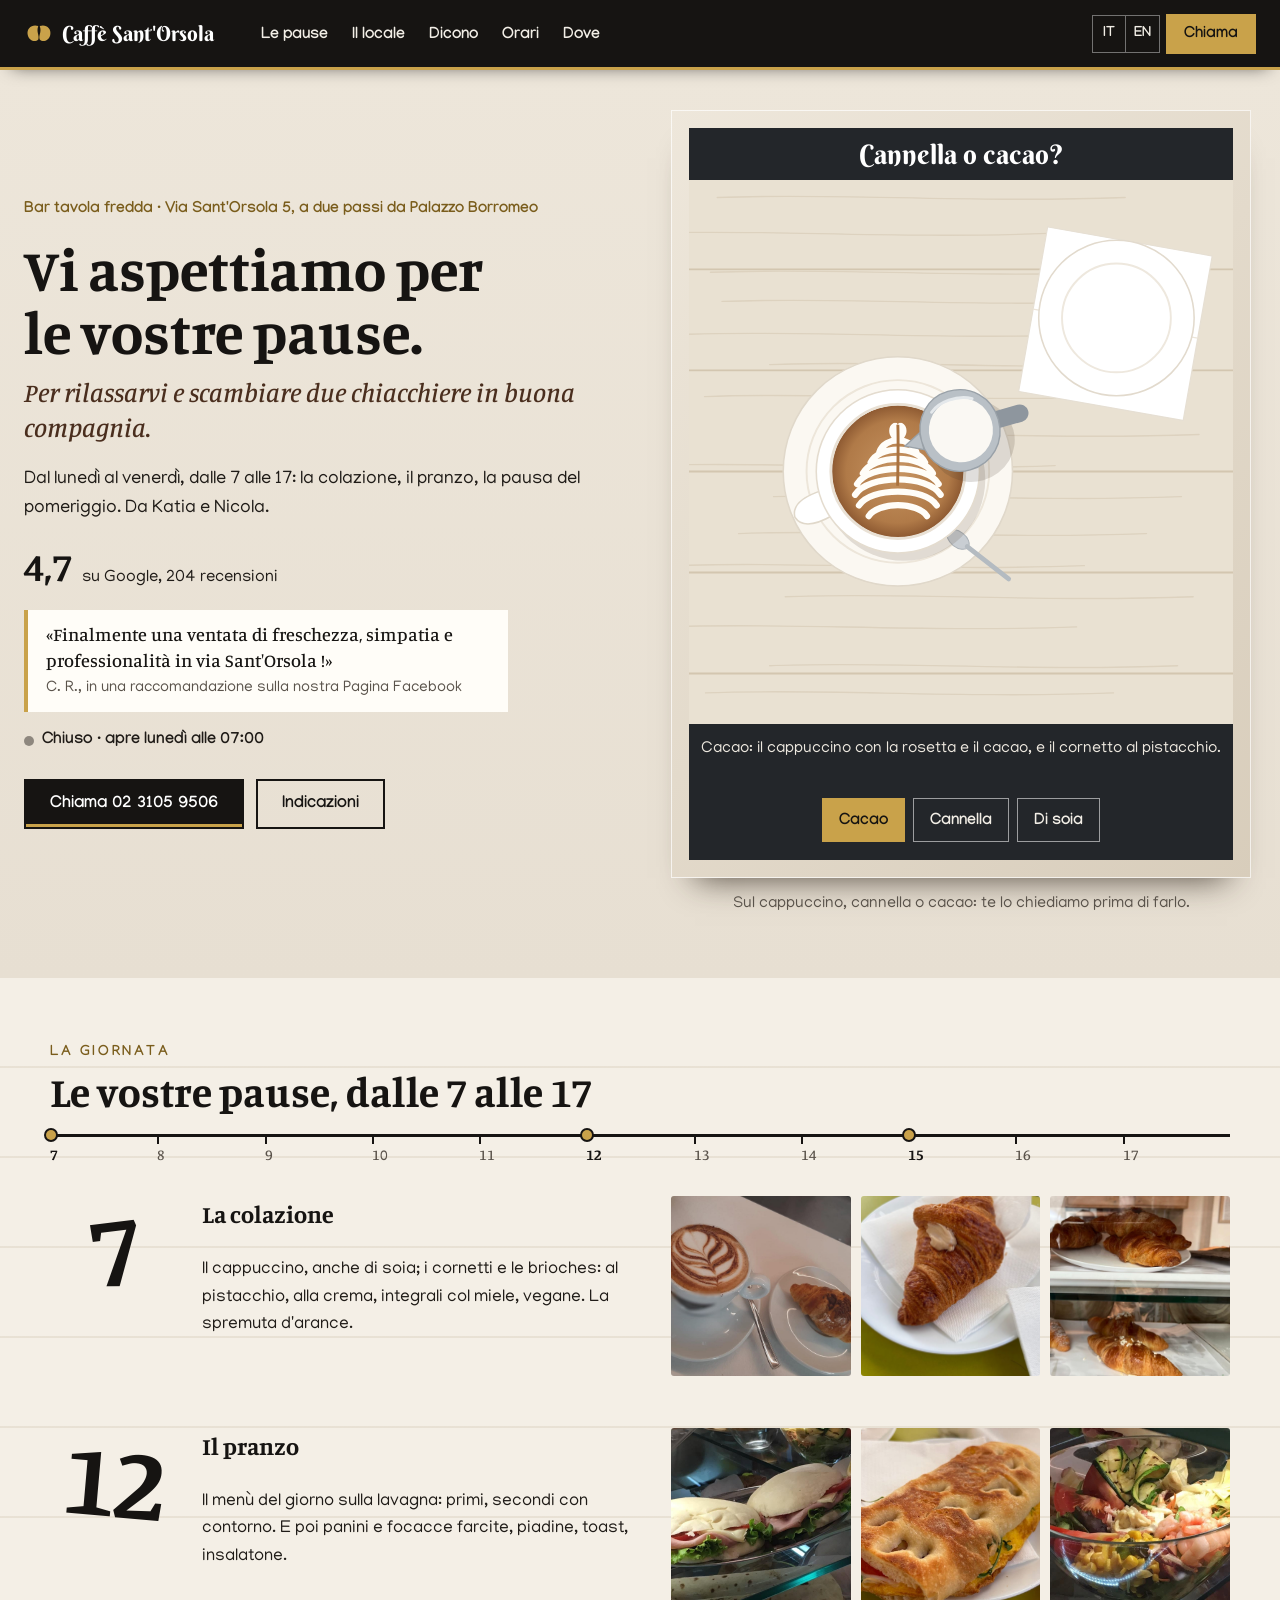
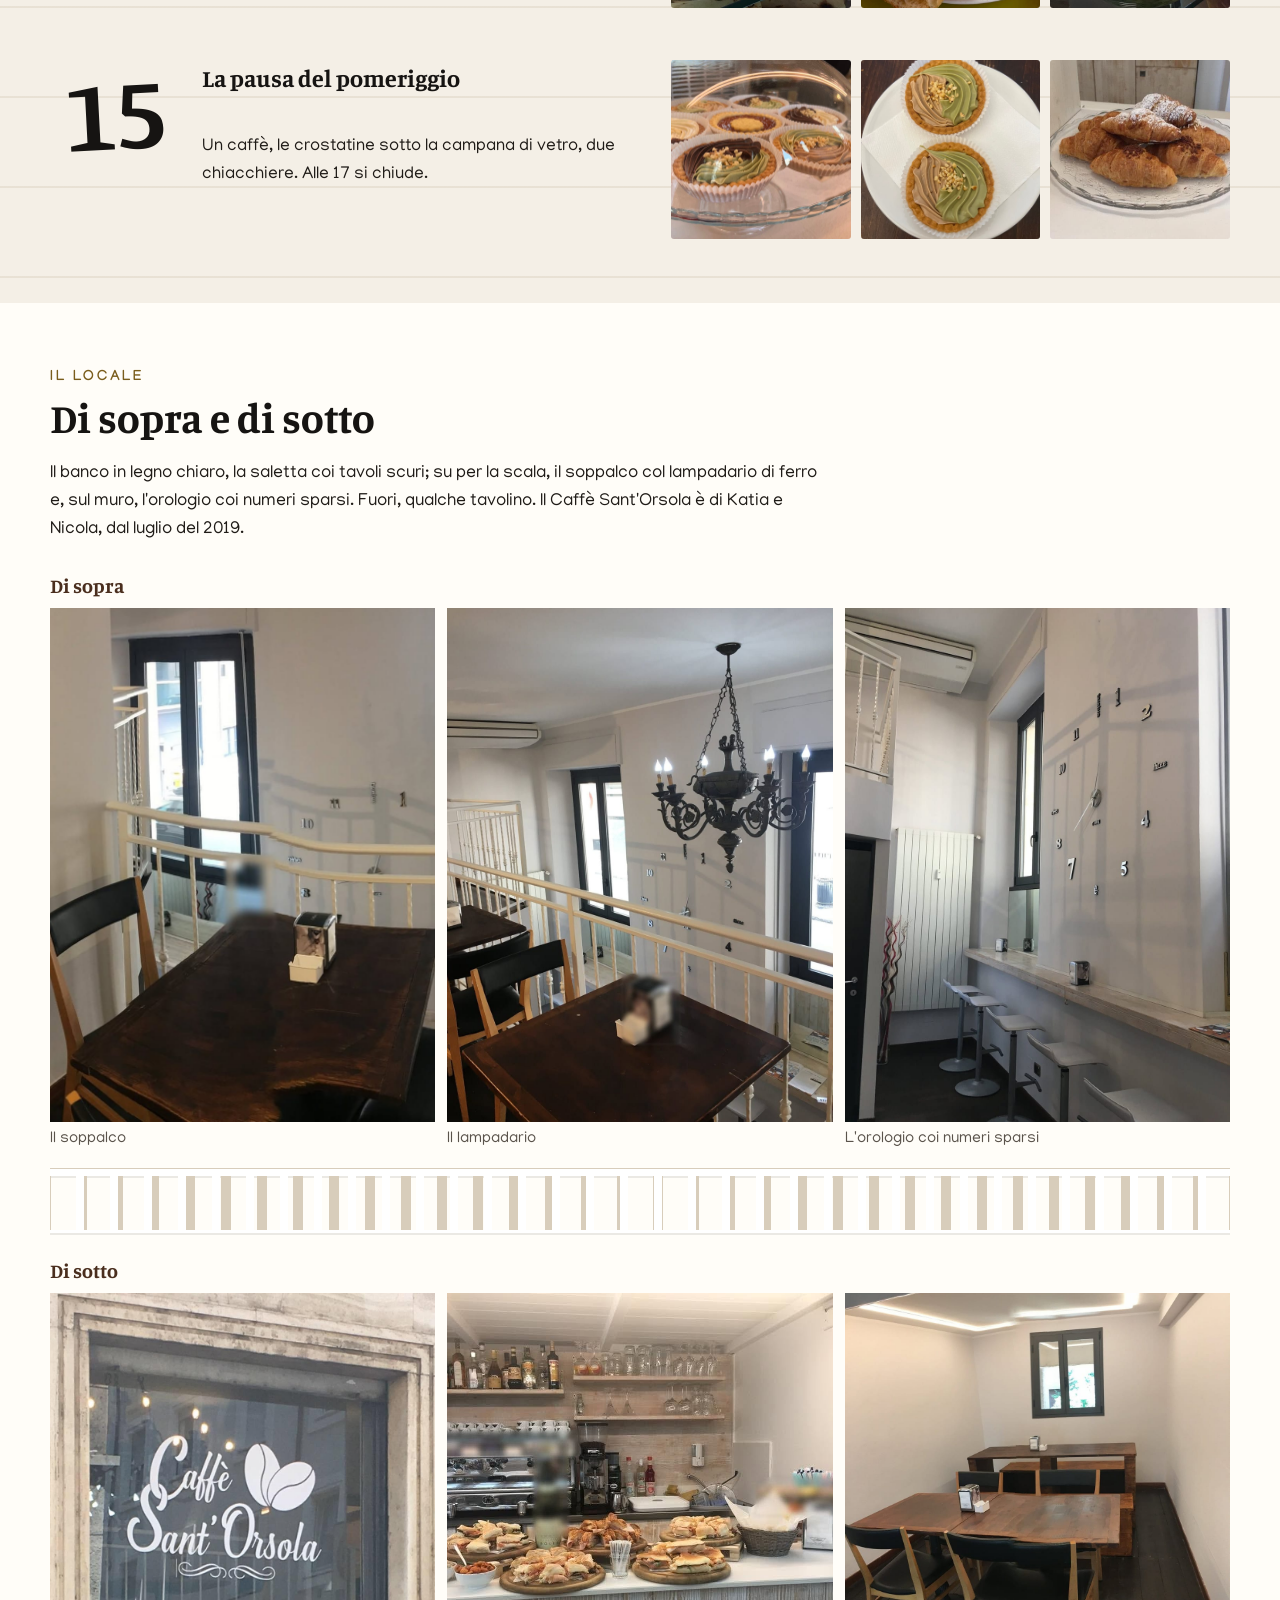
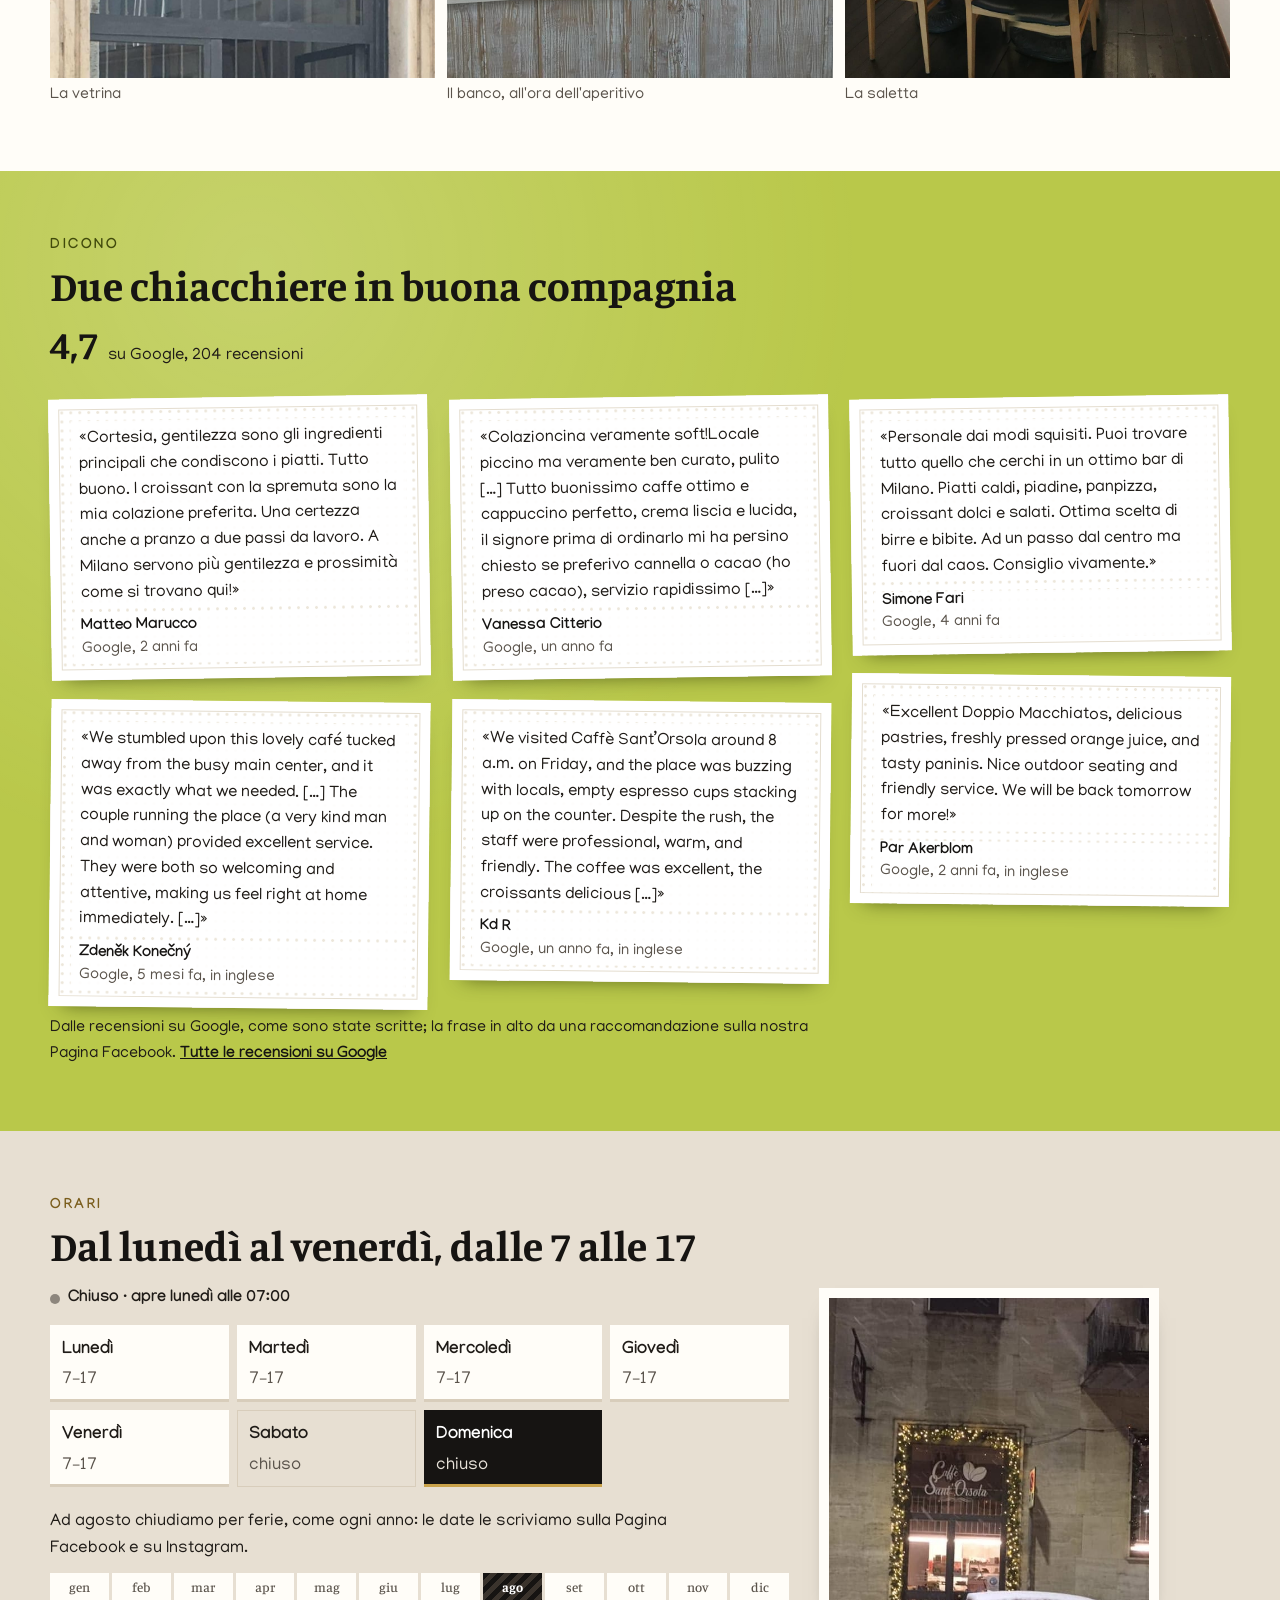
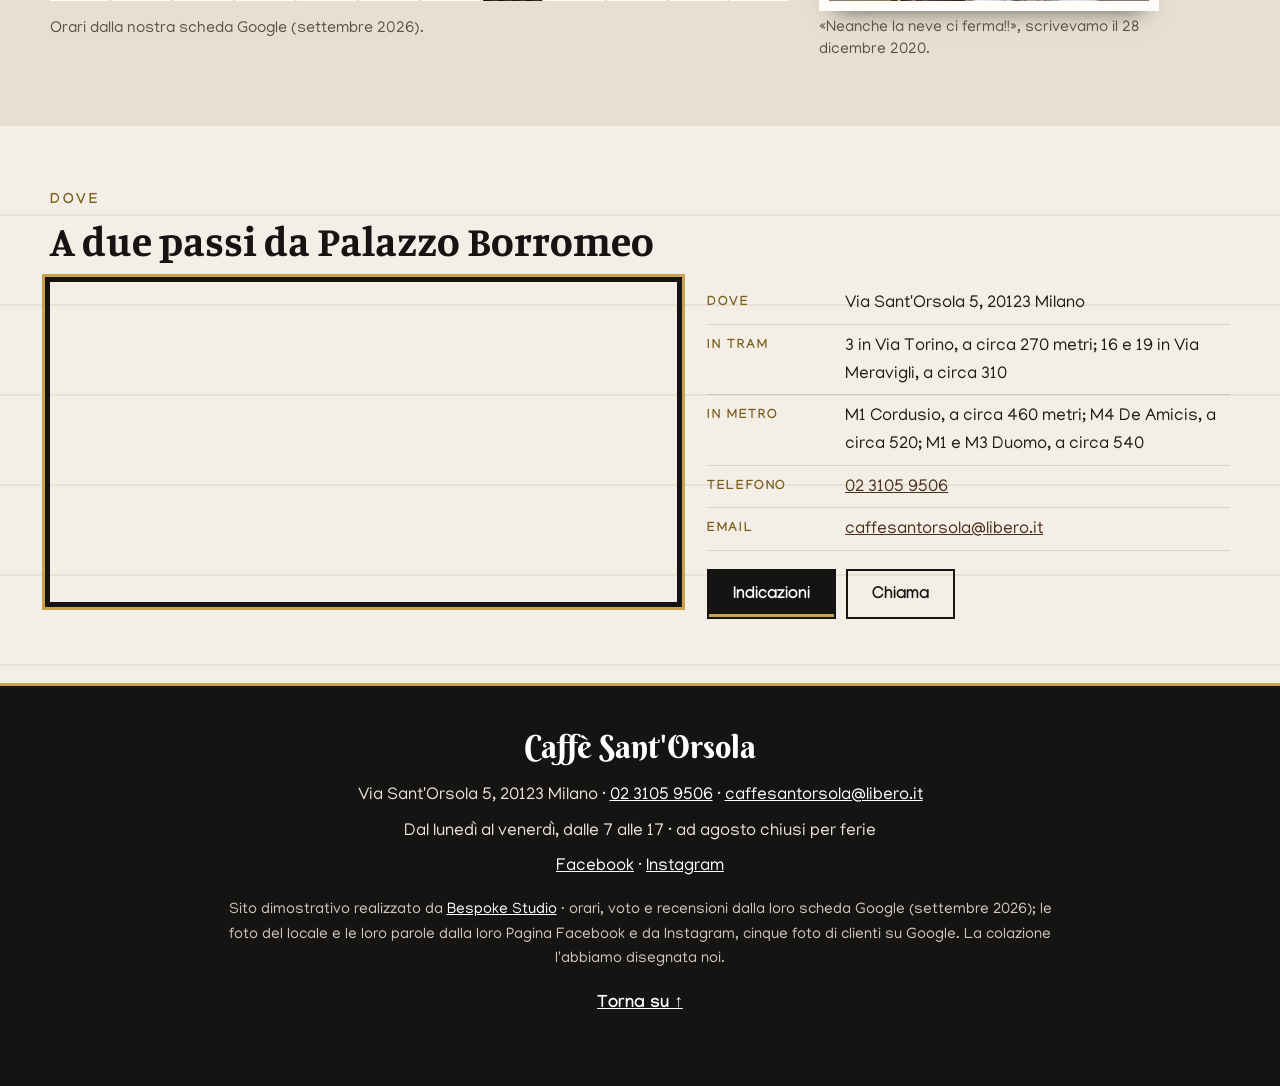
==== index.html @ e0951a19 "Caffè Sant'Orsola, Via Sant'Orsola 5 — cannella o cacao Il bar tavola fredda di Katia e Nicola dietr" ====
<!DOCTYPE html>
<html lang="it" class="no-js">
<head>
<meta charset="utf-8">
<meta name="viewport" content="width=device-width, initial-scale=1">
<script>(function(){var r=document.documentElement;r.classList.remove('no-js');
/* la firma: finché main.js non parte c'è la tazza vuota; se il codice non arriva, dopo 2,5 s la colazione servita */
try{if(!matchMedia('(prefers-reduced-motion: reduce)').matches){r.classList.add('firma-attesa');window.__attesaColazione=setTimeout(function(){r.classList.remove('firma-attesa')},2500)}}catch(e){}})()</script>
<title>Caffè Sant'Orsola — Bar tavola fredda in Via Sant'Orsola 5, Milano (Palazzo Borromeo)</title>
<meta name="description" content="Caffè Sant'Orsola, Via Sant'Orsola 5, Milano, a due passi da Palazzo Borromeo: colazione dalle 7 con cappuccino e cornetti, pranzo col menù del giorno, panini e insalatone, la pausa del pomeriggio. Dal lunedì al venerdì 7–17. Google 4,7 su 204. Tel. 02 3105 9506.">
<link rel="canonical" href="https://rotenzark.github.io/caffe-sant-orsola/">
<meta property="og:type" content="website">
<meta property="og:title" content="Caffè Sant'Orsola — Vi aspettiamo per le vostre pause.">
<meta property="og:description" content="Il bar tavola fredda di Via Sant'Orsola 5, dietro Palazzo Borromeo: colazione, pranzo, la pausa del pomeriggio.">
<meta property="og:image" content="https://rotenzark.github.io/caffe-sant-orsola/img/og.jpg">
<meta property="og:url" content="https://rotenzark.github.io/caffe-sant-orsola/">
<meta property="og:locale" content="it_IT">
<meta name="twitter:card" content="summary_large_image">
<meta name="theme-color" content="#161412">
<link rel="icon" href="img/favicon.svg" type="image/svg+xml">
<link rel="icon" href="img/favicon-32.png" sizes="32x32" type="image/png">
<link rel="apple-touch-icon" href="img/apple-touch-icon.png">
<link rel="preconnect" href="https://fonts.googleapis.com">
<link rel="preconnect" href="https://fonts.gstatic.com" crossorigin>
<link href="https://fonts.googleapis.com/css2?family=Berkshire+Swash&amp;family=Manuale:ital,wght@0,500;0,700;1,500&amp;family=Manjari:wght@400;700&amp;display=swap" rel="stylesheet">
<link rel="stylesheet" href="css/styles.css?v=1">
<script src="https://cdn.jsdelivr.net/npm/gsap@3.12.5/dist/gsap.min.js" defer></script>
<script src="https://cdn.jsdelivr.net/npm/gsap@3.12.5/dist/ScrollTrigger.min.js" defer></script>
<script src="js/main.js?v=1" defer></script>
<script type="application/ld+json">
{"@context":"https://schema.org","@type":"CafeOrCoffeeShop","name":"Caffè Sant'Orsola","description":"Bar tavola fredda in Via Sant'Orsola 5 a Milano, a due passi da Palazzo Borromeo: colazione con cappuccino e cornetti, pranzo col menù del giorno, panini, focacce e insalatone. Dal lunedì al venerdì dalle 7 alle 17.","url":"https://rotenzark.github.io/caffe-sant-orsola/","image":"https://rotenzark.github.io/caffe-sant-orsola/img/og.jpg","telephone":"+39 02 3105 9506","email":"caffesantorsola@libero.it","servesCuisine":"Italiana","address":{"@type":"PostalAddress","streetAddress":"Via Sant'Orsola 5","postalCode":"20123","addressLocality":"Milano","addressRegion":"MI","addressCountry":"IT"},"geo":{"@type":"GeoCoordinates","latitude":45.4628779,"longitude":9.1817064},"openingHoursSpecification":[{"@type":"OpeningHoursSpecification","dayOfWeek":["Monday","Tuesday","Wednesday","Thursday","Friday"],"opens":"07:00","closes":"17:00"}],"aggregateRating":{"@type":"AggregateRating","ratingValue":"4.7","reviewCount":"204","bestRating":"5"},"sameAs":["https://www.facebook.com/caffesantorsolamilano","https://www.instagram.com/caffe_santorsola/"]}
</script>
</head>
<body>

<a class="salta" href="#contenuto" data-i18n="m.salta">Vai al contenuto</a>

<header class="testata" id="testata">
  <div class="testata__dentro">
    <a class="marchio" href="#inizio" aria-label="Caffè Sant'Orsola: torna all'inizio" data-i18n-aria="m.top">
      <svg class="marchio__chicchi" viewBox="0 0 40 28" aria-hidden="true" focusable="false"><path d="M19 4 C 11 1, 3 7, 5 16 C 7 24, 15 26, 19 22 C 21 16, 16 13, 19 4 Z M21 4 C 29 1, 37 7, 35 16 C 33 24, 25 26, 21 22 C 19 16, 24 13, 21 4 Z"/></svg>
      <span class="marchio__nome" aria-hidden="true">Caffè Sant'Orsola</span>
    </a>
    <nav id="mainNav" class="voci" aria-label="Le sezioni" data-i18n-aria="m.nav">
      <a href="#pause" data-i18n="n.pause">Le pause</a>
      <a href="#locale" data-i18n="n.locale">Il locale</a>
      <a href="#dicono" data-i18n="n.dicono">Dicono</a>
      <a href="#orari" data-i18n="n.orari">Orari</a>
      <a href="#dove" data-i18n="n.dove">Dove</a>
    </nav>
    <div class="testata__azioni">
      <div class="lingue" role="group" aria-label="Lingua" data-i18n-aria="m.lingua">
        <button type="button" data-lang="it" aria-pressed="true">IT</button>
        <button type="button" data-lang="en" aria-pressed="false">EN</button>
      </div>
      <a class="chiama" href="tel:+390231059506"><span data-i18n="t.chiama">Chiama</span></a>
      <button id="burger" class="burger" type="button" aria-expanded="false" aria-controls="menuMobile" aria-label="Apri il menu" data-i18n-aria="m.menu"><span></span><span></span><span></span></button>
    </div>
  </div>
</header>

<nav id="menuMobile" class="menu-mobile" hidden aria-label="Le sezioni" data-i18n-aria="m.nav">
  <a href="#pause" data-i18n="n.pause">Le pause</a>
  <a href="#locale" data-i18n="n.locale">Il locale</a>
  <a href="#dicono" data-i18n="n.dicono">Dicono</a>
  <a href="#orari" data-i18n="n.orari">Orari</a>
  <a href="#dove" data-i18n="n.dove">Dove</a>
  <a class="menu-mobile__tel" href="tel:+390231059506"><span data-i18n="t.chiama">Chiama</span> <span class="intero">02 3105 9506</span></a>
</nav>

<main id="contenuto">

  <!-- ══════ L'APERTURA: la pietra chiara, la vetrina ══════ -->
  <section id="inizio" class="apertura" aria-labelledby="titolo">
    <div class="apertura__testo">
      <p class="apertura__sopra" data-i18n="h.sopra">Bar tavola fredda · Via Sant'Orsola 5, a due passi da Palazzo Borromeo</p>
      <h1 id="titolo" class="titolo" data-i18n="h.titolo">Vi aspettiamo per le vostre pause.</h1>
      <p class="apertura__seconda" data-i18n="h.seconda">Per rilassarvi e scambiare due chiacchiere in buona compagnia.</p>
      <p class="apertura__frase" data-i18n="h.testo">Dal lunedì al venerdì, dalle 7 alle 17: la colazione, il pranzo, la pausa del pomeriggio. Da Katia e Nicola.</p>
      <p class="voto"><b class="voto__n">4,7</b> <span class="voto__su" data-i18n="h.google">su Google, 204 recensioni</span></p>
      <blockquote class="citazione">
        <p>«Finalmente una ventata di freschezza, simpatia e professionalità in via Sant'Orsola !»</p>
        <footer data-i18n="h.chi">C. R., in una raccomandazione sulla nostra Pagina Facebook</footer>
      </blockquote>
      <p class="stato" id="orarioStato">Dal lunedì al venerdì, 7–17</p>
      <div class="apertura__azioni">
        <a class="bottone bottone--pieno" href="tel:+390231059506"><span data-i18n="t.chiama">Chiama</span>&nbsp;<span class="intero">02 3105 9506</span></a>
        <a class="bottone bottone--vuoto" href="https://www.google.com/maps/dir/?api=1&amp;destination=Caff%C3%A8+Sant%27Orsola%2C+Via+Sant%27Orsola+5%2C+20123+Milano" target="_blank" rel="noopener" data-i18n="t.indicazioni">Indicazioni</a>
      </div>
    </div>
    <div class="apertura__firma">
      <div class="pietra">
        <p class="pietra__scritta" aria-hidden="true" data-i18n="p.scritta">Cannella o cacao?</p>
        <figure class="vetrina" id="colazione-firma" data-modo="0" data-firma="fatta">
          <!--COLAZIONE--><svg class="colazione__svg" id="colazioneSvg" viewBox="0 0 560 560" role="img" aria-labelledby="colazioneTitolo colazioneDesc">
        <title id="colazioneTitolo" data-i18n="p.titolo">Cannella o cacao?</title>
        <desc id="colazioneDesc" data-i18n="p.desc">Dall'alto, sul banco di legno chiaro: una tazza bianca sul piattino e, accanto, un piatto sul tovagliolo di carta. L'espresso riempie la tazza, la lattiera arriva e versa dondolando: il latte schiarisce la crema e sale una rosetta bianca, che un ultimo filo taglia in due. Poi lo spolverino lascia il cacao o la cannella, e sul piatto arriva il cornetto. Tre colazioni: cacao col cornetto al pistacchio, cannella con la brioche integrale al miele, di soia con la brioche vegana.</desc>
        <defs>
          <radialGradient id="cso-crema" cx="0" cy="0" r="68" gradientUnits="userSpaceOnUse"><stop offset="0" stop-color="#5A3520"/><stop offset=".8" stop-color="#6E4226"/><stop offset="1" stop-color="#9A6236"/></radialGradient>
          <radialGradient id="cso-latte" cx="215" cy="300" r="68" gradientUnits="userSpaceOnUse"><stop offset="0" stop-color="#C79461"/><stop offset=".78" stop-color="#B07A48"/><stop offset="1" stop-color="#8E5A32"/></radialGradient>
          <clipPath id="cso-liquido"><circle cx="215" cy="300" r="68"/></clipPath>
          <clipPath id="cso-svela"><rect class="svela" x="-80" y="-50" width="160" height="100" transform="translate(0 0)"/></clipPath>
        </defs>
        <rect class="banco" x="0" y="0" width="560" height="560"/><path class="banco__giunte" d="M0 92 H560 M0 196 H560 M0 300 H560 M0 404 H560 M0 508 H560"/><path class="banco__vene" d="M29 18 C 149 13, 289 24, 449 18 M-51 55 C 69 50, 209 61, 369 55 M22 95 C 142 90, 282 101, 442 95 M34 125 C 154 120, 294 131, 454 125 M-4 159 C 116 154, 256 165, 416 159 M83 190 C 203 185, 343 196, 503 190 M16 223 C 136 218, 276 229, 436 223 M105 262 C 225 257, 365 268, 525 262 M-43 294 C 77 289, 217 300, 377 294 M87 326 C 207 321, 347 332, 507 326 M51 364 C 171 359, 311 370, 471 364 M-13 397 C 107 392, 247 403, 407 397 M99 429 C 219 424, 359 435, 519 429 M-21 460 C 99 455, 239 466, 399 460 M83 500 C 203 495, 343 506, 503 500 M17 528 C 137 523, 277 534, 437 528"/>
        <g class="servito" transform="translate(0 0)">
          <rect class="tovagliolo" x="354" y="62" width="172" height="172" transform="rotate(10 440 142)"/><path class="tovagliolo__piega" d="M354 148 H526" transform="rotate(10 440 142)"/><circle class="piatto" cx="440" cy="142" r="80"/><circle class="piatto__fondo" cx="440" cy="142" r="56"/>
          <g class="modo modo--cacao" data-m="0"><g class="cornetto" data-m="0" transform="translate(0 0) rotate(0 440 142)" opacity="1"><g transform="translate(440 142) rotate(-18)"><path class="cornetto__ombra" d="M-58 26 C -62 -12, -30 -40, 0 -40 C 30 -40, 62 -12, 58 26 C 50 18, 40 12, 28 12 C 16 4, -16 4, -28 12 C -40 12, -50 18, -58 26 Z" transform="translate(4 6)"/><path class="cornetto__pasta cornetto__pasta--pistacchio" d="M-58 26 C -62 -12, -30 -40, 0 -40 C 30 -40, 62 -12, 58 26 C 50 18, 40 12, 28 12 C 16 4, -16 4, -28 12 C -40 12, -50 18, -58 26 Z"/><path class="cornetto__righe" d="M-44 -16 C -36 -6, -36 4, -40 12 M-22 -32 C -16 -20, -16 -8, -19 5 M0 -38 C 4 -26, 4 -12, 1 3 M22 -32 C 17 -20, 17 -8, 20 5 M44 -16 C 38 -6, 38 4, 42 12"/><circle class="cornetto__crema" cx="-55" cy="20" r="10"/><circle class="cornetto__crema" cx="55" cy="20" r="10"/><path class="cornetto__granella" d="M-8 -30 h0.1 M6 -28 h0.1 M-18 -22 h0.1 M16 -20 h0.1 M-2 -18 h0.1 M-28 -12 h0.1 M26 -12 h0.1"/></g></g></g><g class="modo modo--cannella" data-m="1"><g class="cornetto" data-m="1" transform="translate(0 0) rotate(0 440 142)" opacity="1"><g transform="translate(440 142) rotate(-18)"><path class="cornetto__ombra" d="M-58 26 C -62 -12, -30 -40, 0 -40 C 30 -40, 62 -12, 58 26 C 50 18, 40 12, 28 12 C 16 4, -16 4, -28 12 C -40 12, -50 18, -58 26 Z" transform="translate(4 6)"/><path class="cornetto__pasta cornetto__pasta--miele" d="M-58 26 C -62 -12, -30 -40, 0 -40 C 30 -40, 62 -12, 58 26 C 50 18, 40 12, 28 12 C 16 4, -16 4, -28 12 C -40 12, -50 18, -58 26 Z"/><path class="cornetto__righe" d="M-44 -16 C -36 -6, -36 4, -40 12 M-22 -32 C -16 -20, -16 -8, -19 5 M0 -38 C 4 -26, 4 -12, 1 3 M22 -32 C 17 -20, 17 -8, 20 5 M44 -16 C 38 -6, 38 4, 42 12"/><path class="cornetto__miele" d="M-46 -8 L-32 -24 L-18 -8 L-4 -28 L10 -8 L24 -26 L38 -8 L50 -18"/></g></g></g><g class="modo modo--soia" data-m="2"><g class="cornetto" data-m="2" transform="translate(0 0) rotate(0 440 142)" opacity="1"><g transform="translate(440 142) rotate(-18)"><path class="cornetto__ombra" d="M-58 26 C -62 -12, -30 -40, 0 -40 C 30 -40, 62 -12, 58 26 C 50 18, 40 12, 28 12 C 16 4, -16 4, -28 12 C -40 12, -50 18, -58 26 Z" transform="translate(4 6)"/><path class="cornetto__pasta cornetto__pasta--vegano" d="M-58 26 C -62 -12, -30 -40, 0 -40 C 30 -40, 62 -12, 58 26 C 50 18, 40 12, 28 12 C 16 4, -16 4, -28 12 C -40 12, -50 18, -58 26 Z"/><path class="cornetto__righe" d="M-44 -16 C -36 -6, -36 4, -40 12 M-22 -32 C -16 -20, -16 -8, -19 5 M0 -38 C 4 -26, 4 -12, 1 3 M22 -32 C 17 -20, 17 -8, 20 5 M44 -16 C 38 -6, 38 4, 42 12"/><path class="cornetto__zucchero" d="M-30 -24 h0.1 M-12 -30 h0.1 M8 -30 h0.1 M28 -24 h0.1 M-40 -8 h0.1 M-20 -14 h0.1 M0 -18 h0.1 M20 -14 h0.1 M42 -8 h0.1 M-8 -6 h0.1 M12 -6 h0.1"/></g></g></g>
          <circle class="piattino" cx="215" cy="300" r="118"/><circle class="piattino__giro" cx="215" cy="300" r="94"/><g transform="translate(277 370) rotate(38)"><ellipse class="cucchiaino" cx="0" cy="0" rx="13" ry="8"/><path class="cucchiaino__manico" d="M12 0 H66"/></g><circle class="tazza__ombra" cx="221" cy="308" r="84"/><path class="tazza__manico" d="M-80 -14 C -100 -16, -114 -12, -116 0 C -114 12, -100 16, -80 14 Z" transform="translate(215 300) rotate(-24)"/><circle class="tazza" cx="215" cy="300" r="84"/>
          <g clip-path="url(#cso-liquido)">
            <circle class="tazza__dentro" cx="215" cy="300" r="68"/>
            <g class="espresso" transform="translate(215 300) scale(1)"><circle class="espresso__crema" cx="0" cy="0" r="68"/></g>
            <circle class="latte" cx="215" cy="300" r="68" opacity="1"/>
            <g transform="translate(215 300)"><g clip-path="url(#cso-svela)"><g class="modo modo--cacao" data-m="0"><g class="rosetta rosetta--cacao"><path class="rosetta__mezzelune" d="M-30 46 C -21 31, 21 31, 30 46 M-40 35 C -28 16, 28 16, 40 35 M-44 24 C -30.8 3, 30.8 3, 44 24 M-42 13 C -29.4 -8, 29.4 -8, 42 13 M-36 2 C -25.2 -18, 25.2 -18, 36 2 M-28 -9 C -19.6 -27, 19.6 -27, 28 -9 M-19 -20 C -13.3 -36, 13.3 -36, 19 -20"/><path class="rosetta__cima" d="M0 -30 C -10 -34, -12 -46, -4 -50 C -1 -51, 0 -49, 0 -47 C 0 -49, 1 -51, 4 -50 C 12 -46, 10 -34, 0 -30 Z"/></g></g><g class="modo modo--cannella" data-m="1"><g class="rosetta rosetta--cannella"><path class="rosetta__mezzelune" d="M-30 46 C -21 31, 21 31, 30 46 M-40 35 C -28 16, 28 16, 40 35 M-44 24 C -30.8 3, 30.8 3, 44 24 M-42 13 C -29.4 -8, 29.4 -8, 42 13 M-36 2 C -25.2 -18, 25.2 -18, 36 2 M-28 -9 C -19.6 -27, 19.6 -27, 28 -9 M-19 -20 C -13.3 -36, 13.3 -36, 19 -20"/><path class="rosetta__cima" d="M0 -30 C -10 -34, -12 -46, -4 -50 C -1 -51, 0 -49, 0 -47 C 0 -49, 1 -51, 4 -50 C 12 -46, 10 -34, 0 -30 Z"/></g></g><g class="modo modo--soia" data-m="2"><g class="rosetta rosetta--soia"><path class="rosetta__mezzelune" d="M-30 46 C -21 31, 21 31, 30 46 M-40 35 C -28 16, 28 16, 40 35 M-44 24 C -30.8 3, 30.8 3, 44 24 M-42 13 C -29.4 -8, 29.4 -8, 42 13 M-36 2 C -25.2 -18, 25.2 -18, 36 2 M-28 -9 C -19.6 -27, 19.6 -27, 28 -9 M-19 -20 C -13.3 -36, 13.3 -36, 19 -20"/><path class="rosetta__cima" d="M0 -30 C -10 -34, -12 -46, -4 -50 C -1 -51, 0 -49, 0 -47 C 0 -49, 1 -51, 4 -50 C 12 -46, 10 -34, 0 -30 Z"/></g></g></g>
              <path class="taglio" pathLength="1" stroke-dasharray="1 2" d="M0 -48 C 1 -16, -1 16, 0 46" stroke-dashoffset="0"/></g>
            <g class="modo modo--cacao" data-m="0"><g class="polvere polvere--cacao" data-m="0" transform="translate(215 300) scale(1)"><circle cx="34" cy="-29.2" r="1"/><circle cx="-46.6" cy="-38.9" r="1.2"/><circle cx="6.9" cy="-4.9" r="1.5"/><circle cx="21.5" cy="-56.4" r="1.2"/><circle cx="27.7" cy="48" r="1.8"/><circle cx="-7.1" cy="-61.6" r="1.6"/><circle cx="-28.5" cy="13.1" r="1.5"/><circle cx="59.8" cy="9.1" r="1.6"/><circle cx="-34.6" cy="46.5" r="0.9"/><circle cx="-30.4" cy="-52.3" r="1.4"/><circle cx="-19" cy="-39.9" r="1.7"/><circle cx="-54.6" cy="24.1" r="1.8"/><circle cx="-49.8" cy="25.2" r="1.4"/><circle cx="2.1" cy="13.4" r="0.9"/><circle cx="9.5" cy="-18.1" r="1.2"/><circle cx="-36.1" cy="-12" r="1.3"/><circle cx="30" cy="23.6" r="1.1"/><circle cx="-41.3" cy="-20.4" r="1.7"/><circle cx="50" cy="35.6" r="1.8"/><circle cx="7.1" cy="-46.1" r="1.2"/><circle cx="32" cy="-38.2" r="1.4"/><circle cx="-15.5" cy="42.5" r="1.1"/><circle cx="45.5" cy="-10.9" r="1.7"/><circle cx="14.9" cy="19.8" r="1.8"/><circle cx="-12.1" cy="-31" r="1.6"/><circle cx="-38.1" cy="43.9" r="1.3"/><circle cx="-29.8" cy="-1.7" r="1"/><circle cx="17.2" cy="-55.3" r="1.1"/><circle cx="1.7" cy="-36.1" r="1.7"/><circle cx="-1.7" cy="0.7" r="0.9"/><circle cx="45.3" cy="9.5" r="1.2"/><circle cx="12.4" cy="-32.6" r="1.5"/><circle cx="43.4" cy="-2.8" r="1.6"/><circle cx="23.4" cy="44.3" r="1.3"/><circle cx="1.2" cy="31.9" r="1.3"/><circle cx="-30.1" cy="-29.3" r="1.2"/><circle cx="-44.2" cy="2.4" r="1"/><circle cx="-38.4" cy="-40.8" r="1.3"/><circle cx="-26.7" cy="-10.6" r="1.6"/><circle cx="-14" cy="14.3" r="1.4"/><circle cx="-20.8" cy="18" r="1.4"/><circle cx="34.3" cy="-18.3" r="1"/><circle cx="29.7" cy="-48.2" r="1.6"/><circle cx="1.9" cy="32.9" r="1.1"/><circle cx="-22.6" cy="54.9" r="1.5"/><circle cx="-37.3" cy="-15.4" r="1.4"/><circle cx="-50" cy="18.7" r="0.9"/><circle cx="11.7" cy="-53.6" r="0.9"/><circle cx="9.1" cy="-42.3" r="1.5"/><circle cx="56.9" cy="3" r="1.8"/><circle cx="24.8" cy="-18.4" r="1.1"/><circle cx="-28.8" cy="31.6" r="1.8"/><circle cx="0.4" cy="-42.5" r="1.1"/><circle cx="-44.2" cy="-19.3" r="1.8"/><circle cx="-7.1" cy="16.6" r="1.3"/><circle cx="54.8" cy="-14" r="1"/><circle cx="-46.4" cy="-25.1" r="1.7"/><circle cx="-37.4" cy="0.3" r="1.1"/><circle cx="42.8" cy="-26.5" r="1"/><circle cx="-34.3" cy="-12.2" r="1.5"/><circle cx="5.5" cy="-8.6" r="1.4"/><circle cx="38.7" cy="-40.1" r="1.6"/><circle cx="15.4" cy="23.9" r="1.6"/><circle cx="3" cy="-19" r="1.5"/><circle cx="22" cy="-31.2" r="1.2"/><circle cx="-27.4" cy="-0.4" r="1"/><circle cx="-54.5" cy="-8.5" r="1.8"/><circle cx="-59.4" cy="-11.8" r="1.7"/><circle cx="-40.6" cy="42.8" r="1.3"/><circle cx="-27.4" cy="-43.9" r="1.7"/><circle cx="36.1" cy="45.3" r="0.9"/><circle cx="-28.6" cy="54.7" r="1.5"/><circle cx="50.3" cy="-21.6" r="0.9"/><circle cx="44.1" cy="2.7" r="0.9"/><circle cx="-47.7" cy="-3.3" r="1.4"/><circle cx="-31.4" cy="2.7" r="1.1"/><circle cx="6.3" cy="-20.1" r="0.9"/><circle cx="31.8" cy="-23.3" r="1.7"/><circle cx="-22" cy="29.3" r="1.7"/><circle cx="-7.2" cy="42.1" r="1.3"/><circle cx="-14.5" cy="59" r="1.5"/><circle cx="32.5" cy="32.3" r="1.5"/><circle cx="-12" cy="-15.9" r="1"/><circle cx="14.6" cy="14.5" r="1.6"/><circle cx="-3.2" cy="-7.4" r="1.4"/><circle cx="-35.2" cy="33.3" r="1.8"/><circle cx="40.5" cy="34.4" r="1.7"/><circle cx="22.2" cy="-41.2" r="1"/><circle cx="-52.6" cy="31.8" r="1.5"/><circle cx="-2.4" cy="-50.3" r="1.2"/><circle cx="-40.3" cy="45.8" r="1.5"/><circle cx="-38.3" cy="-21.2" r="1.4"/><circle cx="-10.7" cy="-31.7" r="1.2"/><circle cx="4.4" cy="-18.4" r="1.3"/><circle cx="-37.2" cy="-37.8" r="1.4"/><circle cx="6.4" cy="-35.5" r="1.3"/><circle cx="20.7" cy="-7.3" r="1"/><circle cx="-42.9" cy="6.5" r="1.6"/><circle cx="-37" cy="20.9" r="1.5"/><circle cx="-3.8" cy="-56.9" r="1"/><circle cx="-26.3" cy="53.2" r="1.1"/><circle cx="-1.7" cy="16.6" r="1.7"/><circle cx="50.4" cy="22.6" r="1.3"/><circle cx="-46.4" cy="18.9" r="0.9"/><circle cx="35" cy="-16.9" r="1"/><circle cx="-24.8" cy="38.1" r="1"/><circle cx="-12.2" cy="-30.1" r="1.3"/><circle cx="-30" cy="-48.7" r="1.5"/><circle cx="-37.8" cy="39.7" r="1.8"/><circle cx="0.1" cy="-21.6" r="1"/><circle cx="16.6" cy="1.7" r="0.9"/><circle cx="49.2" cy="34.1" r="1.5"/><circle cx="-7.4" cy="-32.2" r="1.5"/><circle cx="61.4" cy="5.1" r="1.1"/><circle cx="6.2" cy="-54.3" r="1.6"/><circle cx="12.9" cy="-37.4" r="1.1"/><circle cx="41.7" cy="-27.7" r="1"/><circle cx="-15.4" cy="56.2" r="0.9"/><circle cx="-55.6" cy="17.1" r="1.6"/><circle cx="44.7" cy="-18.9" r="1.1"/><circle cx="5.1" cy="-15.6" r="1.3"/><circle cx="-15.4" cy="-50.9" r="1.8"/><circle cx="-8.7" cy="36.9" r="1.1"/><circle cx="24.5" cy="-18.9" r="1.6"/><circle cx="15.9" cy="-8.1" r="1.8"/><circle cx="38.6" cy="24.8" r="1.3"/><circle cx="18.6" cy="14.1" r="1.6"/><circle cx="-39.6" cy="-8.8" r="1.4"/><circle cx="9.1" cy="-53.4" r="1.8"/><circle cx="-5" cy="46" r="1.1"/><circle cx="51.7" cy="9.5" r="1.7"/><circle cx="-13.5" cy="-19.4" r="1.1"/><circle cx="-21.3" cy="-30.2" r="1.3"/><circle cx="-30.7" cy="-38.6" r="1.7"/><circle cx="8.2" cy="-1.8" r="1.3"/><circle cx="-10.7" cy="21.8" r="1.2"/><circle cx="-11.7" cy="18.9" r="1.3"/><circle cx="31.2" cy="-23" r="1.2"/><circle cx="-4.4" cy="-15.9" r="1.7"/><circle cx="1.7" cy="-51.2" r="1.2"/><circle cx="38" cy="21.4" r="1.7"/><circle cx="10.1" cy="51.5" r="1.7"/><circle cx="5.3" cy="-50.4" r="1.7"/><circle cx="36.9" cy="-36" r="1.2"/><circle cx="-37.9" cy="-47.9" r="1.7"/><circle cx="-14.1" cy="29.8" r="1.2"/><circle cx="0" cy="8" r="1"/><circle cx="43.9" cy="-18.8" r="1.6"/><circle cx="38.8" cy="-25.5" r="1"/><circle cx="11.9" cy="35.3" r="1.5"/></g></g><g class="modo modo--cannella" data-m="1"><g class="polvere polvere--cannella" data-m="1" transform="translate(215 300) scale(1)"><circle cx="34" cy="-29.2" r="1"/><circle cx="-46.6" cy="-38.9" r="1.2"/><circle cx="6.9" cy="-4.9" r="1.5"/><circle cx="21.5" cy="-56.4" r="1.2"/><circle cx="27.7" cy="48" r="1.8"/><circle cx="-7.1" cy="-61.6" r="1.6"/><circle cx="-28.5" cy="13.1" r="1.5"/><circle cx="59.8" cy="9.1" r="1.6"/><circle cx="-34.6" cy="46.5" r="0.9"/><circle cx="-30.4" cy="-52.3" r="1.4"/><circle cx="-19" cy="-39.9" r="1.7"/><circle cx="-54.6" cy="24.1" r="1.8"/><circle cx="-49.8" cy="25.2" r="1.4"/><circle cx="2.1" cy="13.4" r="0.9"/><circle cx="9.5" cy="-18.1" r="1.2"/><circle cx="-36.1" cy="-12" r="1.3"/><circle cx="30" cy="23.6" r="1.1"/><circle cx="-41.3" cy="-20.4" r="1.7"/><circle cx="50" cy="35.6" r="1.8"/><circle cx="7.1" cy="-46.1" r="1.2"/><circle cx="32" cy="-38.2" r="1.4"/><circle cx="-15.5" cy="42.5" r="1.1"/><circle cx="45.5" cy="-10.9" r="1.7"/><circle cx="14.9" cy="19.8" r="1.8"/><circle cx="-12.1" cy="-31" r="1.6"/><circle cx="-38.1" cy="43.9" r="1.3"/><circle cx="-29.8" cy="-1.7" r="1"/><circle cx="17.2" cy="-55.3" r="1.1"/><circle cx="1.7" cy="-36.1" r="1.7"/><circle cx="-1.7" cy="0.7" r="0.9"/><circle cx="45.3" cy="9.5" r="1.2"/><circle cx="12.4" cy="-32.6" r="1.5"/><circle cx="43.4" cy="-2.8" r="1.6"/><circle cx="23.4" cy="44.3" r="1.3"/><circle cx="1.2" cy="31.9" r="1.3"/><circle cx="-30.1" cy="-29.3" r="1.2"/><circle cx="-44.2" cy="2.4" r="1"/><circle cx="-38.4" cy="-40.8" r="1.3"/><circle cx="-26.7" cy="-10.6" r="1.6"/><circle cx="-14" cy="14.3" r="1.4"/><circle cx="-20.8" cy="18" r="1.4"/><circle cx="34.3" cy="-18.3" r="1"/><circle cx="29.7" cy="-48.2" r="1.6"/><circle cx="1.9" cy="32.9" r="1.1"/><circle cx="-22.6" cy="54.9" r="1.5"/><circle cx="-37.3" cy="-15.4" r="1.4"/><circle cx="-50" cy="18.7" r="0.9"/><circle cx="11.7" cy="-53.6" r="0.9"/><circle cx="9.1" cy="-42.3" r="1.5"/><circle cx="56.9" cy="3" r="1.8"/><circle cx="24.8" cy="-18.4" r="1.1"/><circle cx="-28.8" cy="31.6" r="1.8"/><circle cx="0.4" cy="-42.5" r="1.1"/><circle cx="-44.2" cy="-19.3" r="1.8"/><circle cx="-7.1" cy="16.6" r="1.3"/><circle cx="54.8" cy="-14" r="1"/><circle cx="-46.4" cy="-25.1" r="1.7"/><circle cx="-37.4" cy="0.3" r="1.1"/><circle cx="42.8" cy="-26.5" r="1"/><circle cx="-34.3" cy="-12.2" r="1.5"/><circle cx="5.5" cy="-8.6" r="1.4"/><circle cx="38.7" cy="-40.1" r="1.6"/><circle cx="15.4" cy="23.9" r="1.6"/><circle cx="3" cy="-19" r="1.5"/><circle cx="22" cy="-31.2" r="1.2"/><circle cx="-27.4" cy="-0.4" r="1"/><circle cx="-54.5" cy="-8.5" r="1.8"/><circle cx="-59.4" cy="-11.8" r="1.7"/><circle cx="-40.6" cy="42.8" r="1.3"/><circle cx="-27.4" cy="-43.9" r="1.7"/><circle cx="36.1" cy="45.3" r="0.9"/><circle cx="-28.6" cy="54.7" r="1.5"/><circle cx="50.3" cy="-21.6" r="0.9"/><circle cx="44.1" cy="2.7" r="0.9"/><circle cx="-47.7" cy="-3.3" r="1.4"/><circle cx="-31.4" cy="2.7" r="1.1"/><circle cx="6.3" cy="-20.1" r="0.9"/><circle cx="31.8" cy="-23.3" r="1.7"/><circle cx="-22" cy="29.3" r="1.7"/><circle cx="-7.2" cy="42.1" r="1.3"/><circle cx="-14.5" cy="59" r="1.5"/><circle cx="32.5" cy="32.3" r="1.5"/><circle cx="-12" cy="-15.9" r="1"/><circle cx="14.6" cy="14.5" r="1.6"/><circle cx="-3.2" cy="-7.4" r="1.4"/><circle cx="-35.2" cy="33.3" r="1.8"/><circle cx="40.5" cy="34.4" r="1.7"/><circle cx="22.2" cy="-41.2" r="1"/><circle cx="-52.6" cy="31.8" r="1.5"/><circle cx="-2.4" cy="-50.3" r="1.2"/><circle cx="-40.3" cy="45.8" r="1.5"/><circle cx="-38.3" cy="-21.2" r="1.4"/><circle cx="-10.7" cy="-31.7" r="1.2"/><circle cx="4.4" cy="-18.4" r="1.3"/><circle cx="-37.2" cy="-37.8" r="1.4"/><circle cx="6.4" cy="-35.5" r="1.3"/><circle cx="20.7" cy="-7.3" r="1"/><circle cx="-42.9" cy="6.5" r="1.6"/><circle cx="-37" cy="20.9" r="1.5"/><circle cx="-3.8" cy="-56.9" r="1"/><circle cx="-26.3" cy="53.2" r="1.1"/><circle cx="-1.7" cy="16.6" r="1.7"/><circle cx="50.4" cy="22.6" r="1.3"/><circle cx="-46.4" cy="18.9" r="0.9"/><circle cx="35" cy="-16.9" r="1"/><circle cx="-24.8" cy="38.1" r="1"/><circle cx="-12.2" cy="-30.1" r="1.3"/><circle cx="-30" cy="-48.7" r="1.5"/><circle cx="-37.8" cy="39.7" r="1.8"/><circle cx="0.1" cy="-21.6" r="1"/><circle cx="16.6" cy="1.7" r="0.9"/><circle cx="49.2" cy="34.1" r="1.5"/><circle cx="-7.4" cy="-32.2" r="1.5"/><circle cx="61.4" cy="5.1" r="1.1"/><circle cx="6.2" cy="-54.3" r="1.6"/><circle cx="12.9" cy="-37.4" r="1.1"/><circle cx="41.7" cy="-27.7" r="1"/><circle cx="-15.4" cy="56.2" r="0.9"/><circle cx="-55.6" cy="17.1" r="1.6"/><circle cx="44.7" cy="-18.9" r="1.1"/><circle cx="5.1" cy="-15.6" r="1.3"/><circle cx="-15.4" cy="-50.9" r="1.8"/><circle cx="-8.7" cy="36.9" r="1.1"/><circle cx="24.5" cy="-18.9" r="1.6"/><circle cx="15.9" cy="-8.1" r="1.8"/><circle cx="38.6" cy="24.8" r="1.3"/><circle cx="18.6" cy="14.1" r="1.6"/><circle cx="-39.6" cy="-8.8" r="1.4"/><circle cx="9.1" cy="-53.4" r="1.8"/><circle cx="-5" cy="46" r="1.1"/><circle cx="51.7" cy="9.5" r="1.7"/><circle cx="-13.5" cy="-19.4" r="1.1"/><circle cx="-21.3" cy="-30.2" r="1.3"/><circle cx="-30.7" cy="-38.6" r="1.7"/><circle cx="8.2" cy="-1.8" r="1.3"/><circle cx="-10.7" cy="21.8" r="1.2"/><circle cx="-11.7" cy="18.9" r="1.3"/><circle cx="31.2" cy="-23" r="1.2"/><circle cx="-4.4" cy="-15.9" r="1.7"/><circle cx="1.7" cy="-51.2" r="1.2"/><circle cx="38" cy="21.4" r="1.7"/><circle cx="10.1" cy="51.5" r="1.7"/><circle cx="5.3" cy="-50.4" r="1.7"/><circle cx="36.9" cy="-36" r="1.2"/><circle cx="-37.9" cy="-47.9" r="1.7"/><circle cx="-14.1" cy="29.8" r="1.2"/><circle cx="0" cy="8" r="1"/><circle cx="43.9" cy="-18.8" r="1.6"/><circle cx="38.8" cy="-25.5" r="1"/><circle cx="11.9" cy="35.3" r="1.5"/></g></g>
          </g>
          <circle class="tazza__bordo" cx="215" cy="300" r="69"/>
        </g>
        <g class="lattiera" transform="translate(680 250) rotate(0)"><ellipse class="lattiera__ombra" cx="10" cy="14" rx="44" ry="42"/><rect class="lattiera__manico" x="30" y="-9" width="44" height="18" rx="9"/><path class="lattiera__corpo" d="M-40 0 C -40 -24, -22 -42, 0 -42 C 24 -42, 42 -24, 42 0 C 42 24, 24 42, 0 42 C -22 42, -40 24, -40 0 Z M-40 -9 L-58 0 L-40 9 Z"/><circle class="lattiera__latte" cx="2" cy="0" r="33"/><path class="lattiera__luce" d="M-22 -26 C -12 -34, 8 -36, 22 -28"/></g>
        <g class="spolverino" transform="translate(-90 110)"><circle class="spolverino__ombra" cx="8" cy="10" r="36"/><circle class="spolverino__disco" cx="0" cy="0" r="34"/><circle class="spolverino__coperchio" cx="0" cy="0" r="27"/><path class="spolverino__fori" d="M0 -18 h0.1 M-9 -9 h0.1 M0 -9 h0.1 M9 -9 h0.1 M-18 0 h0.1 M-9 0 h0.1 M0 0 h0.1 M9 0 h0.1 M18 0 h0.1 M-9 9 h0.1 M0 9 h0.1 M9 9 h0.1 M0 18 h0.1"/></g>
      </svg><!--/COLAZIONE-->
          <figcaption class="vetrina__didascalia">
            <span class="vetrina__d" data-m="0" data-i18n="p.d0">Cacao: il cappuccino con la rosetta e il cacao, e il cornetto al pistacchio.</span>
            <span class="vetrina__d" data-m="1" data-i18n="p.d1">Cannella: la rosetta con la cannella, e la brioche integrale col miele.</span>
            <span class="vetrina__d" data-m="2" data-i18n="p.d2">Di soia: la rosetta col latte di soia, senza polvere, e la brioche vegana.</span>
          </figcaption>
          <div class="vetrina__modi" role="group" aria-label="Quale colazione" data-i18n-aria="p.modi">
            <button type="button" data-modo="0" aria-pressed="true" data-i18n="p.b0">Cacao</button>
            <button type="button" data-modo="1" aria-pressed="false" data-i18n="p.b1">Cannella</button>
            <button type="button" data-modo="2" aria-pressed="false" data-i18n="p.b2">Di soia</button>
          </div>
          <p class="visually-hidden" id="colazioneLeggi" aria-live="polite"></p>
        </figure>
      </div>
      <p class="apertura__nota" data-i18n="p.nota">Sul cappuccino, cannella o cacao: te lo chiediamo prima di farlo.</p>
    </div>
  </section>

  <!-- ══════ LE PAUSE DELLA GIORNATA ══════ -->
  <section id="pause" class="capitolo capitolo--legno" aria-labelledby="pauseT">
    <p class="etichetta" data-i18n="l.etichetta">La giornata</p>
    <h2 id="pauseT" class="capitolo__titolo" data-i18n="l.titolo">Le vostre pause, dalle 7 alle 17</h2>
    <div class="giornata" aria-hidden="true">
      <span class="giornata__ora giornata__ora--pausa">7</span><span class="giornata__ora">8</span><span class="giornata__ora">9</span><span class="giornata__ora">10</span><span class="giornata__ora">11</span><span class="giornata__ora giornata__ora--pausa">12</span><span class="giornata__ora">13</span><span class="giornata__ora">14</span><span class="giornata__ora giornata__ora--pausa">15</span><span class="giornata__ora">16</span><span class="giornata__ora">17</span>
    </div>
    <div class="pause">
      <article class="pausa pausa--7 reveal" aria-labelledby="pausa7">
        <p class="pausa__ora" aria-hidden="true">7</p>
        <h3 id="pausa7" class="pausa__nome" data-i18n="l.c.t">La colazione</h3>
        <p class="pausa__testo" data-i18n="l.c.p">Il cappuccino, anche di soia; i cornetti e le brioches: al pistacchio, alla crema, integrali col miele, vegane. La spremuta d'arance.</p>
        <div class="pausa__foto">
          <button type="button" class="foto" data-full="img/colazione.jpg" aria-label="Ingrandisci la foto" data-i18n-aria="m.ingrandisci"><img src="img/colazione.jpg" width="1000" height="1042" alt="Il cappuccino con la rosetta e il cornetto sul piattino." data-i18n-alt="a.colazione"></button>
          <button type="button" class="foto" data-full="img/cornetto.jpg" aria-label="Ingrandisci la foto" data-i18n-aria="m.ingrandisci"><img src="img/cornetto.jpg" width="900" height="727" alt="Un cornetto alla crema sul piatto col tovagliolo, sul tavolino verde." data-i18n-alt="a.cornetto"></button>
          <button type="button" class="foto" data-full="img/vetrina-cornetti.jpg" aria-label="Ingrandisci la foto" data-i18n-aria="m.ingrandisci"><img src="img/vetrina-cornetti.jpg" width="900" height="884" alt="I cornetti nella vetrina del banco." data-i18n-alt="a.vetrinacornetti"></button>
        </div>
      </article>
      <article class="pausa pausa--12 reveal" aria-labelledby="pausa12">
        <p class="pausa__ora" aria-hidden="true">12</p>
        <h3 id="pausa12" class="pausa__nome" data-i18n="l.p.t">Il pranzo</h3>
        <p class="pausa__testo" data-i18n="l.p.p">Il menù del giorno sulla lavagna: primi, secondi con contorno. E poi panini e focacce farcite, piadine, toast, insalatone.</p>
        <div class="pausa__foto">
          <button type="button" class="foto" data-full="img/panini.jpg" aria-label="Ingrandisci la foto" data-i18n-aria="m.ingrandisci"><img src="img/panini.jpg" width="960" height="720" alt="I panini farciti nella vetrina della tavola fredda." data-i18n-alt="a.panini"></button>
          <button type="button" class="foto" data-full="img/focaccia.jpg" aria-label="Ingrandisci la foto" data-i18n-aria="m.ingrandisci"><img src="img/focaccia.jpg" width="900" height="592" alt="Una focaccia farcita sul piatto, sul tavolino verde." data-i18n-alt="a.focaccia"></button>
          <button type="button" class="foto" data-full="img/insalatona.jpg" aria-label="Ingrandisci la foto" data-i18n-aria="m.ingrandisci"><img src="img/insalatona.jpg" width="960" height="720" alt="Un'insalatona in coppa con gamberi, zucchine grigliate, mais e carciofi." data-i18n-alt="a.insalatona"></button>
        </div>
      </article>
      <article class="pausa pausa--15 reveal" aria-labelledby="pausa15">
        <p class="pausa__ora" aria-hidden="true">15</p>
        <h3 id="pausa15" class="pausa__nome" data-i18n="l.m.t">La pausa del pomeriggio</h3>
        <p class="pausa__testo" data-i18n="l.m.p">Un caffè, le crostatine sotto la campana di vetro, due chiacchiere. Alle 17 si chiude.</p>
        <div class="pausa__foto">
          <button type="button" class="foto" data-full="img/campana.jpg" aria-label="Ingrandisci la foto" data-i18n-aria="m.ingrandisci"><img src="img/campana.jpg" width="800" height="720" alt="Le crostatine sotto la campana di vetro." data-i18n-alt="a.campana"></button>
          <button type="button" class="foto" data-full="img/crostatine.jpg" aria-label="Ingrandisci la foto" data-i18n-aria="m.ingrandisci"><img src="img/crostatine.jpg" width="800" height="1067" alt="Due crostatine al pistacchio sul piatto." data-i18n-alt="a.crostatine"></button>
          <button type="button" class="foto" data-full="img/alzata.jpg" aria-label="Ingrandisci la foto" data-i18n-aria="m.ingrandisci"><img src="img/alzata.jpg" width="960" height="539" alt="I cornetti sull'alzata di vetro col velo di zucchero." data-i18n-alt="a.alzata"></button>
        </div>
      </article>
    </div>
  </section>

  <!-- ══════ IL LOCALE, DI SOPRA E DI SOTTO ══════ -->
  <section id="locale" class="capitolo capitolo--bianco" aria-labelledby="localeT">
    <p class="etichetta" data-i18n="c.etichetta">Il locale</p>
    <h2 id="localeT" class="capitolo__titolo" data-i18n="c.titolo">Di sopra e di sotto</h2>
    <p class="capitolo__sotto" data-i18n="c.sotto">Il banco in legno chiaro, la saletta coi tavoli scuri; su per la scala, il soppalco col lampadario di ferro e, sul muro, l'orologio coi numeri sparsi. Fuori, qualche tavolino. Il Caffè Sant'Orsola è di Katia e Nicola, dal luglio del 2019.</p>
    <p class="piano__nome" data-i18n="c.sopra">Di sopra</p>
    <div class="piano piano--sopra">
      <figure class="reveal"><button type="button" class="foto" data-full="img/soppalco.jpg" aria-label="Ingrandisci la foto" data-i18n-aria="m.ingrandisci"><img src="img/soppalco.jpg" width="1400" height="1046" alt="Il soppalco: un tavolo di legno scuro, la ringhiera bianca a colonnine, il lampadario di ferro." data-i18n-alt="a.soppalco"></button><figcaption data-i18n="k.soppalco">Il soppalco</figcaption></figure>
      <figure class="reveal"><button type="button" class="foto" data-full="img/lampadario.jpg" aria-label="Ingrandisci la foto" data-i18n-aria="m.ingrandisci"><img src="img/lampadario.jpg" width="1000" height="1340" alt="Il lampadario di ferro a candele sopra la ringhiera." data-i18n-alt="a.lampadario"></button><figcaption data-i18n="k.lampadario">Il lampadario</figcaption></figure>
      <figure class="reveal"><button type="button" class="foto" data-full="img/orologio.jpg" aria-label="Ingrandisci la foto" data-i18n-aria="m.ingrandisci"><img src="img/orologio.jpg" width="1000" height="1340" alt="Il banco lungo la parete con gli sgabelli bianchi e, sul muro, l'orologio coi numeri sparsi." data-i18n-alt="a.orologio"></button><figcaption data-i18n="k.orologio">L'orologio coi numeri sparsi</figcaption></figure>
    </div>
    <div class="ringhiera" aria-hidden="true"></div>
    <p class="piano__nome" data-i18n="c.sotto2">Di sotto</p>
    <div class="piano piano--sotto">
      <figure class="reveal"><button type="button" class="foto" data-full="img/vetrina.jpg" aria-label="Ingrandisci la foto" data-i18n-aria="m.ingrandisci"><img src="img/vetrina.jpg" width="960" height="959" alt="La vetrina scura nella cornice di pietra, con la scritta Caffè Sant'Orsola e i due chicchi." data-i18n-alt="a.vetrina"></button><figcaption data-i18n="k.vetrina">La vetrina</figcaption></figure>
      <figure class="reveal"><button type="button" class="foto" data-full="img/banco.jpg" aria-label="Ingrandisci la foto" data-i18n-aria="m.ingrandisci"><img src="img/banco.jpg" width="960" height="720" alt="Il bancone in legno chiaro coi taglieri di tramezzini e focaccine, la macchina dell'espresso." data-i18n-alt="a.banco"></button><figcaption data-i18n="k.banco">Il banco, all'ora dell'aperitivo</figcaption></figure>
      <figure class="reveal"><button type="button" class="foto" data-full="img/saletta.jpg" aria-label="Ingrandisci la foto" data-i18n-aria="m.ingrandisci"><img src="img/saletta.jpg" width="1100" height="1182" alt="La saletta coi tavoli di legno scuro e le sedie nere." data-i18n-alt="a.saletta"></button><figcaption data-i18n="k.saletta">La saletta</figcaption></figure>
    </div>
  </section>

  <!-- ══════ DICONO: i tovagliolini sul verde dei tavolini ══════ -->
  <section id="dicono" class="capitolo capitolo--lime" aria-labelledby="diconoT">
    <p class="etichetta" data-i18n="d.etichetta">Dicono</p>
    <h2 id="diconoT" class="capitolo__titolo" data-i18n="d.titolo">Due chiacchiere in buona compagnia</h2>
    <p class="voto voto--sezione"><b class="voto__n">4,7</b> <span class="voto__su" data-i18n="d.google">su Google, 204 recensioni</span></p>
    <ul class="tovaglioli">
      <li class="tovagliolino reveal"><p class="tovagliolino__testo">«Cortesia, gentilezza sono gli ingredienti principali che condiscono i piatti. Tutto buono. I croissant con la spremuta sono la mia colazione preferita. Una certezza anche a pranzo a due passi da lavoro. A Milano servono più gentilezza e prossimità come si trovano qui!»</p><p class="tovagliolino__chi"><b>Matteo Marucco</b> <span data-i18n="d.g2a">Google, 2 anni fa</span></p></li>
      <li class="tovagliolino reveal" lang="en"><p class="tovagliolino__testo">«We stumbled upon this lovely café tucked away from the busy main center, and it was exactly what we needed. […] The couple running the place (a very kind man and woman) provided excellent service. They were both so welcoming and attentive, making us feel right at home immediately. […]»</p><p class="tovagliolino__chi"><b>Zdeněk Konečný</b> <span data-i18n="d.g5m">Google, 5 mesi fa, in inglese</span></p></li>
      <li class="tovagliolino reveal"><p class="tovagliolino__testo">«Colazioncina veramente soft!Locale piccino ma veramente ben curato, pulito […] Tutto buonissimo caffe ottimo e cappuccino perfetto, crema liscia e lucida, il signore prima di ordinarlo mi ha persino chiesto se preferivo cannella o cacao (ho preso cacao), servizio rapidissimo […]»</p><p class="tovagliolino__chi"><b>Vanessa Citterio</b> <span data-i18n="d.g1a">Google, un anno fa</span></p></li>
      <li class="tovagliolino reveal" lang="en"><p class="tovagliolino__testo">«We visited Caffè Sant’Orsola around 8 a.m. on Friday, and the place was buzzing with locals, empty espresso cups stacking up on the counter. Despite the rush, the staff were professional, warm, and friendly. The coffee was excellent, the croissants delicious […]»</p><p class="tovagliolino__chi"><b>Kd R</b> <span data-i18n="d.g1ae">Google, un anno fa, in inglese</span></p></li>
      <li class="tovagliolino reveal"><p class="tovagliolino__testo">«Personale dai modi squisiti. Puoi trovare tutto quello che cerchi in un ottimo bar di Milano. Piatti caldi, piadine, panpizza, croissant dolci e salati. Ottima scelta di birre e bibite. Ad un passo dal centro ma fuori dal caos. Consiglio vivamente.»</p><p class="tovagliolino__chi"><b>Simone Fari</b> <span data-i18n="d.g4a">Google, 4 anni fa</span></p></li>
      <li class="tovagliolino reveal" lang="en"><p class="tovagliolino__testo">«Excellent Doppio Macchiatos, delicious pastries, freshly pressed orange juice, and tasty paninis. Nice outdoor seating and friendly service. We will be back tomorrow for more!»</p><p class="tovagliolino__chi"><b>Par Akerblom</b> <span data-i18n="d.g2ae">Google, 2 anni fa, in inglese</span></p></li>
    </ul>
    <p class="dicono__nota"><span data-i18n="d.nota">Dalle recensioni su Google, come sono state scritte; la frase in alto da una raccomandazione sulla nostra Pagina Facebook.</span> <a href="https://www.google.com/maps/search/?api=1&amp;query=Caff%C3%A8+Sant%27Orsola%2C+Via+Sant%27Orsola+5%2C+20123+Milano" target="_blank" rel="noopener" data-i18n="d.tutte">Tutte le recensioni su Google</a></p>
  </section>

  <!-- ══════ ORARI: la settimana, e agosto ══════ -->
  <section id="orari" class="capitolo capitolo--pietra" aria-labelledby="orariT">
    <p class="etichetta" data-i18n="o.etichetta">Orari</p>
    <h2 id="orariT" class="capitolo__titolo" data-i18n="o.titolo">Dal lunedì al venerdì, dalle 7 alle 17</h2>
    <div class="orari">
      <div class="orari__settimana">
        <p class="stato stato--orari" id="orarioStato2" aria-hidden="true"></p>
        <div class="settimana" role="table" aria-label="Orari di apertura" data-i18n-aria="o.cap">
          <div class="giorno" role="row" data-day="1"><span role="rowheader" data-i18n="g.lun">Lunedì</span><span role="cell">7–17</span></div>
          <div class="giorno" role="row" data-day="2"><span role="rowheader" data-i18n="g.mar">Martedì</span><span role="cell">7–17</span></div>
          <div class="giorno" role="row" data-day="3"><span role="rowheader" data-i18n="g.mer">Mercoledì</span><span role="cell">7–17</span></div>
          <div class="giorno" role="row" data-day="4"><span role="rowheader" data-i18n="g.gio">Giovedì</span><span role="cell">7–17</span></div>
          <div class="giorno" role="row" data-day="5"><span role="rowheader" data-i18n="g.ven">Venerdì</span><span role="cell">7–17</span></div>
          <div class="giorno giorno--chiuso" role="row" data-day="6"><span role="rowheader" data-i18n="g.sab">Sabato</span><span role="cell" data-i18n="o.chiuso">chiuso</span></div>
          <div class="giorno giorno--chiuso" role="row" data-day="0"><span role="rowheader" data-i18n="g.dom">Domenica</span><span role="cell" data-i18n="o.chiuso">chiuso</span></div>
        </div>
        <p class="orari__agosto" data-i18n="o.agosto">Ad agosto chiudiamo per ferie, come ogni anno: le date le scriviamo sulla Pagina Facebook e su Instagram.</p>
        <ol class="anno" aria-hidden="true">
          <li data-i18n="o.m1">gen</li><li data-i18n="o.m2">feb</li><li data-i18n="o.m3">mar</li><li data-i18n="o.m4">apr</li><li data-i18n="o.m5">mag</li><li data-i18n="o.m6">giu</li><li data-i18n="o.m7">lug</li><li class="anno__ferie" data-i18n="o.m8">ago</li><li data-i18n="o.m9">set</li><li data-i18n="o.m10">ott</li><li data-i18n="o.m11">nov</li><li data-i18n="o.m12">dic</li>
        </ol>
        <p class="orari__nota" data-i18n="o.nota">Orari dalla nostra scheda Google (settembre 2026).</p>
      </div>
      <figure class="orari__neve reveal"><img src="img/neve.jpg" width="570" height="540" alt="La facciata di notte sotto la neve, la vetrina accesa con la ghirlanda." data-i18n-alt="a.neve"><figcaption data-i18n="k.neve">«Neanche la neve ci ferma!!», scrivevamo il 28 dicembre 2020.</figcaption></figure>
    </div>
  </section>

  <!-- ══════ DOVE ══════ -->
  <section id="dove" class="capitolo capitolo--legno" aria-labelledby="doveT">
    <p class="etichetta" data-i18n="w.etichetta">Dove</p>
    <h2 id="doveT" class="capitolo__titolo" data-i18n="w.titolo">A due passi da Palazzo Borromeo</h2>
    <div class="dove">
      <div class="cartina reveal">
        <iframe title="Mappa: Caffè Sant'Orsola, Via Sant'Orsola 5, Milano" data-i18n-title="w.mappa" src="https://maps.google.com/maps?q=Caff%C3%A8%20Sant%27Orsola%2C%20Via%20Sant%27Orsola%205%2C%2020123%20Milano&amp;z=16&amp;output=embed" width="600" height="400" loading="lazy" referrerpolicy="no-referrer-when-downgrade"></iframe>
      </div>
      <div>
        <dl class="indirizzo">
          <div><dt data-i18n="w.dove">Dove</dt><dd data-i18n="w.dovev">Via Sant'Orsola 5, 20123 Milano</dd></div>
          <div><dt data-i18n="w.tram">In tram</dt><dd data-i18n="w.tramv">3 in Via Torino, a circa 270&nbsp;metri; 16 e 19 in Via Meravigli, a circa 310</dd></div>
          <div><dt data-i18n="w.metro">In metro</dt><dd data-i18n="w.metrov">M1 Cordusio, a circa 460&nbsp;metri; M4 De Amicis, a circa 520; M1 e M3 Duomo, a circa 540</dd></div>
          <div><dt data-i18n="w.tel">Telefono</dt><dd><a href="tel:+390231059506" class="intero">02 3105 9506</a></dd></div>
          <div><dt>Email</dt><dd><a href="mailto:caffesantorsola@libero.it">caffesantorsola@libero.it</a></dd></div>
        </dl>
        <p class="dove__azioni"><a class="bottone bottone--pieno" href="https://www.google.com/maps/dir/?api=1&amp;destination=Caff%C3%A8+Sant%27Orsola%2C+Via+Sant%27Orsola+5%2C+20123+Milano" target="_blank" rel="noopener" data-i18n="t.indicazioni">Indicazioni</a> <a class="bottone bottone--vuoto" href="tel:+390231059506"><span data-i18n="t.chiama">Chiama</span></a></p>
      </div>
    </div>
  </section>

</main>

<footer class="piede">
  <div class="piede__dentro">
    <p class="piede__marchio" aria-hidden="true">Caffè Sant'Orsola</p>
    <p class="piede__dove">Via Sant'Orsola 5, 20123 Milano · <a href="tel:+390231059506" class="intero">02 3105 9506</a> · <a href="mailto:caffesantorsola@libero.it">caffesantorsola@libero.it</a></p>
    <p class="piede__orario" data-i18n="f2.orario">Dal lunedì al venerdì, dalle 7 alle 17 · ad agosto chiusi per ferie</p>
    <p class="piede__social"><a href="https://www.facebook.com/caffesantorsolamilano" target="_blank" rel="noopener">Facebook</a> · <a href="https://www.instagram.com/caffe_santorsola/" target="_blank" rel="noopener">Instagram</a></p>
    <p class="piede__cred" data-i18n="f2.cred">Sito dimostrativo realizzato da <a href="https://bespokestud.io" rel="noopener">Bespoke Studio</a> · orari, voto e recensioni dalla loro scheda Google (settembre 2026); le foto del locale e le loro parole dalla loro Pagina Facebook e da Instagram, cinque foto di clienti su Google. La colazione l'abbiamo disegnata noi.</p>
    <p><a class="piede__su" href="#inizio" data-i18n="f2.su">Torna su ↑</a></p>
  </div>
</footer>

<div id="actionBar" class="action-bar">
  <a href="tel:+390231059506"><span data-i18n="t.chiama">Chiama</span></a>
  <a href="https://www.google.com/maps/dir/?api=1&amp;destination=Caff%C3%A8+Sant%27Orsola%2C+Via+Sant%27Orsola+5%2C+20123+Milano" target="_blank" rel="noopener"><span data-i18n="t.indicazioni">Indicazioni</span></a>
</div>

<div id="lightbox" hidden role="dialog" aria-modal="true" aria-label="Foto ingrandita" data-i18n-aria="m.lightbox">
  <button id="lightboxClose" type="button" aria-label="Chiudi" data-i18n-aria="m.chiudi">×</button>
  <img id="lightboxImg" src="" alt="">
</div>

</body>
</html>
---- css/styles.css ----
/* PLUMBING_V 1 — reset tecnico canonico (Toolkit/boilerplate/plumbing.css) */
[hidden] { display: none !important; }
img { max-width: 100%; height: auto; }
@media (prefers-reduced-motion: reduce) {
  *, *::before, *::after { animation-duration: 0.01ms !important; animation-iteration-count: 1 !important; transition-duration: 0.01ms !important; scroll-behavior: auto !important; }
}

/* ══════════ CAFFÈ SANT'ORSOLA — Via Sant'Orsola 5 ══════════
   «Vi aspettiamo per le vostre pause» (loro, bio Instagram). Il loro ovale nero col filo d'oro e il corsivo bianco coi due chicchi; la
   vetrina scura nella cornice di pietra chiara; il banco in legno sbiancato; la ringhiera bianca del soppalco e l'orologio coi numeri
   sparsi; i tavolini verde lime fuori. La firma è la colazione vista dall'alto (_cso_firma.mjs). */
:root {
  --nero: #161412;
  --oro: #C9A24A;
  --oro-testo: #7A5D1C;
  --pietra: #E7DFD2;
  --pietra-2: #D8CDBB;
  --legno: #F4EFE6;
  --bianco: #FFFDF8;
  --vetro: #23262A;
  --caffe: #4A2E1E;
  --crema: #9C5F33;
  --lime: #B9C84A;
  --lime-scuro: #414A0C;
  --inchiostro: #1F1B17;
  --grigio: #5A534B;
  --aperto: #1B6B45;
  --f-nome: 'Berkshire Swash', Georgia, serif;
  --f-titoli: 'Manuale', Georgia, serif;
  --f-testo: 'Manjari', 'Segoe UI', Arial, sans-serif;
  --gutter: 16px;
  --testata-h: 70px;
}
@media (min-width: 760px) { :root { --gutter: 24px; } }

*, *::before, *::after { box-sizing: border-box; }
html { scroll-behavior: smooth; -webkit-text-size-adjust: 100%; }
body { margin: 0; color: var(--inchiostro); font: 400 1.08rem/1.6 var(--f-testo); background: var(--legno); }
a { color: var(--caffe); }
b, strong { font-weight: 700; }
.salta { position: absolute; left: 12px; top: -60px; z-index: 100; padding: 10px 16px; background: #fff; color: #111; font-weight: 700; text-decoration: none; }
.salta:focus { top: 10px; }
.visually-hidden { position: absolute !important; width: 1px; height: 1px; overflow: hidden; clip: rect(0 0 0 0); white-space: nowrap; }
section[id] { scroll-margin-top: calc(var(--testata-h) + 14px); }
.intero { white-space: nowrap; }
:focus-visible { outline: 3px solid var(--oro); outline-offset: 2px; }
/* finché i caratteri non arrivano il ripiego è più largo: una parola lunga va a capo invece di uscire (riserva-check, #233) */
h1, h2, h3, .marchio__nome, .pietra__scritta { overflow-wrap: anywhere; }

/* ── il nome: il corsivo bianco coi due chicchi d'oro, come sul loro ovale ── */
.marchio { display: inline-flex; align-items: center; gap: 8px; min-width: 0; color: #FFFFFF; text-decoration: none; }
.marchio__chicchi { flex: none; width: 30px; height: 21px; fill: var(--oro); }
.marchio__nome { font: 400 1.32rem/1.1 var(--f-nome); white-space: nowrap; }

/* ── la testata nera col filo d'oro ── */
.testata { position: sticky; top: 0; z-index: 50; background: var(--nero); box-shadow: inset 0 -3px 0 var(--oro), 0 8px 18px -12px rgba(0, 0, 0, .7); }
.testata__dentro { display: flex; align-items: center; gap: 10px; max-width: 1280px; margin: 0 auto; padding: 8px var(--gutter) 11px; min-height: 70px; }
.voci { display: none; }
.testata__azioni { margin-left: auto; display: flex; align-items: center; gap: 6px; flex: none; }
.lingue { display: flex; }
.lingue button { min-width: 34px; min-height: 38px; padding: 0 5px; border: 1px solid rgba(255, 255, 255, .4); background: transparent; color: #F2EEE6; font: 700 .9rem var(--f-testo); cursor: pointer; }
.lingue button + button { border-left: 0; }
.lingue button.is-on { background: #F2EEE6; border-color: #F2EEE6; color: var(--nero); }
.chiama { display: none; align-items: center; min-height: 40px; padding: 2px 18px 0; background: var(--oro); color: var(--nero); font: 700 .98rem var(--f-testo); text-decoration: none; }
.chiama:hover { background: #FFFFFF; }
.burger { display: inline-flex; flex-direction: column; justify-content: center; gap: 5px; width: 44px; height: 44px; padding: 10px; border: 1px solid rgba(255, 255, 255, .4); background: transparent; cursor: pointer; }
.burger span { display: block; height: 2px; background: #F2EEE6; transition: transform .2s, opacity .2s; }
.burger[aria-expanded="true"] span:nth-child(1) { transform: translateY(7px) rotate(45deg); }
.burger[aria-expanded="true"] span:nth-child(2) { opacity: 0; }
.burger[aria-expanded="true"] span:nth-child(3) { transform: translateY(-7px) rotate(-45deg); }
.menu-mobile { position: fixed; top: var(--testata-h); left: 0; right: 0; z-index: 49; max-height: calc(100vh - var(--testata-h)); overflow-y: auto; padding: 10px var(--gutter) 22px; background: var(--nero); box-shadow: 0 12px 24px rgba(0, 0, 0, .4); }
.menu-mobile a { display: block; padding: 12px 2px 10px; border-bottom: 1px solid rgba(255, 255, 255, .14); color: #F2EEE6; font: 700 1.15rem/1.3 var(--f-titoli); text-decoration: none; }
.menu-mobile__tel { display: flex !important; justify-content: center; gap: 8px; margin-top: 14px; border: 0 !important; background: var(--oro); color: var(--nero) !important; font: 700 1.08rem/1.3 var(--f-testo) !important; padding: 13px 8px !important; }

/* ── l'apertura: la pietra chiara; la firma nella cornice di pietra della vetrina ── */
.apertura { display: grid; gap: 34px; padding: 40px max(var(--gutter), calc((100% - 1240px) / 2)) 60px; background: linear-gradient(180deg, #EDE6DA, var(--pietra)); }
.apertura__sopra { margin: 0 0 16px; font: 700 .98rem/1.45 var(--f-testo); color: var(--oro-testo); }
.titolo { margin: 0 0 10px; font: 700 clamp(2.1rem, 1.2rem + 3.2vw, 3.7rem)/1.08 var(--f-titoli); color: var(--nero); text-wrap: balance; }
.apertura__seconda { margin: 0 0 22px; font: italic 500 clamp(1.25rem, 1.02rem + .9vw, 1.65rem)/1.3 var(--f-titoli); color: var(--caffe); }
.apertura__frase { max-width: 32em; margin: 0 0 22px; font-size: 1.14rem; }
.voto { display: flex; flex-wrap: wrap; align-items: baseline; gap: 2px 10px; margin: 0; }
.voto__n { font: 700 2.5rem/1 var(--f-titoli); color: var(--nero); }
.voto__su { font-size: 1.04rem; }
.voto--sezione { margin: -4px 0 28px; }
.citazione { max-width: 28em; margin: 18px 0 0; padding: 12px 18px 10px; background: var(--bianco); border-left: 4px solid var(--oro); }
.citazione p { margin: 0; font: 500 1.14rem/1.4 var(--f-titoli); color: var(--nero); }
.citazione footer { margin-top: 4px; font-size: .96rem; color: var(--grigio); }
.stato { display: inline-flex; align-items: center; gap: 8px; margin: 18px 0 0; font: 700 1.02rem/1.4 var(--f-testo); color: var(--inchiostro); }
.stato::before { content: ''; width: 10px; height: 10px; border-radius: 50%; background: currentColor; opacity: .45; flex: none; }
.stato.is-aperto::before { opacity: 1; background: var(--aperto); box-shadow: 0 0 0 3px rgba(27, 107, 69, .28); }
.apertura__azioni { display: flex; flex-wrap: wrap; gap: 12px; margin-top: 22px; }
.bottone { display: inline-flex; align-items: center; justify-content: center; min-height: 50px; padding: 4px 24px 0; border: 2px solid var(--nero); background: transparent; color: var(--nero); font: 700 1.05rem/1.1 var(--f-testo); text-align: center; text-decoration: none; cursor: pointer; transition: background .15s, color .15s; }
.bottone--pieno { background: var(--nero); color: #FFFFFF; box-shadow: inset 0 -3px 0 var(--oro); }
.bottone--pieno:hover { background: var(--caffe); border-color: var(--caffe); }
.bottone--vuoto:hover { background: var(--nero); color: #FFFFFF; }

/* la vetrina: la cornice di pietra, il vetro scuro, la scritta bianca come la loro vetrofania */
.apertura__firma { width: 100%; max-width: 580px; justify-self: center; }
.pietra { padding: 18px; background: linear-gradient(135deg, #EEE7DB, var(--pietra-2)); box-shadow: inset 0 0 0 1px rgba(255, 255, 255, .7), 0 24px 32px -24px rgba(40, 30, 20, .8); }
.pietra__scritta { margin: 0; padding: 12px 10px 10px; background: var(--vetro); color: #FFFFFF; font: 400 1.7rem/1.1 var(--f-nome); text-align: center; }
.vetrina { margin: 0; padding: 0 0 6px; background: var(--vetro); -webkit-user-select: none; user-select: none; }
.vetrina__didascalia { min-height: 3em; margin: 14px 12px 0; color: #EDE8DF; font-size: 1rem; line-height: 1.45; text-align: center; }
.vetrina__d { display: none; }
.vetrina[data-modo="0"] .vetrina__d[data-m="0"], .vetrina[data-modo="1"] .vetrina__d[data-m="1"], .vetrina[data-modo="2"] .vetrina__d[data-m="2"] { display: inline; }
.vetrina__modi { display: flex; flex-wrap: wrap; justify-content: center; gap: 8px; margin: 12px 10px 12px; }
.vetrina__modi button { min-height: 44px; padding: 4px 16px 0; border: 1px solid rgba(255, 255, 255, .55); background: transparent; color: #F2EEE6; font: 700 1rem/1.1 var(--f-testo); cursor: pointer; }
.vetrina__modi button:hover { border-color: #FFFFFF; }
.vetrina__modi button[aria-pressed="true"] { background: var(--oro); border-color: var(--oro); color: var(--nero); }
/* senza JS la colazione non cambia: i bottoni restano nascosti col loro posto (#240) */
.no-js .vetrina__modi { visibility: hidden; }
.apertura__nota { max-width: 34em; margin: 14px auto 0; font-size: 1rem; text-align: center; color: var(--grigio); }

/* ── i capitoli ── */
.capitolo { padding: 66px max(var(--gutter), calc((100% - 1180px) / 2)) 64px; }
.capitolo--legno { background: repeating-linear-gradient(180deg, transparent 0 88px, rgba(170, 150, 120, .16) 88px 90px), var(--legno); }
.capitolo--bianco { background: var(--bianco); }
.capitolo--pietra { background: var(--pietra); }
.capitolo--lime { background: radial-gradient(circle at 20% 10%, rgba(255, 255, 255, .18), transparent 45%), var(--lime); }
.etichetta { margin: 0 0 4px; font: 700 .9rem/1.3 var(--f-testo); letter-spacing: .18em; text-transform: uppercase; color: var(--oro-testo); }
.capitolo--lime .etichetta { color: var(--lime-scuro); }
.capitolo__titolo { max-width: 22em; margin: 6px 0 18px; font: 700 clamp(1.7rem, 1.15rem + 2vw, 2.6rem)/1.15 var(--f-titoli); color: var(--nero); text-wrap: balance; }
.capitolo__sotto { max-width: 44em; margin: 0 0 30px; font-size: 1.1rem; }
.loro { font-style: italic; }
figure { margin: 0; }
figcaption { margin-top: 7px; font-size: .98rem; line-height: 1.4; color: var(--grigio); }
.foto { display: block; width: 100%; padding: 0; border: 0; background: none; cursor: zoom-in; }
.foto img { display: block; width: 100%; height: auto; }

/* le pause: il righello delle ore, i numeri storti come quelli sul muro del soppalco */
.giornata { display: grid; grid-template-columns: repeat(11, minmax(0, 1fr)); margin: 4px 0 34px; border-top: 3px solid var(--nero); }
.giornata__ora { position: relative; padding-top: 10px; font: 500 .95rem/1 var(--f-titoli); color: var(--grigio); text-align: left; }
.giornata__ora::before { content: ''; position: absolute; left: 0; top: -3px; width: 2px; height: 10px; background: var(--nero); }
.giornata__ora--pausa { color: var(--nero); font-weight: 700; }
.giornata__ora--pausa::before { width: 10px; height: 10px; left: -4px; top: -7px; border-radius: 50%; background: var(--oro); box-shadow: 0 0 0 2px var(--nero); }
.pause { display: grid; gap: 40px; }
.pausa { position: relative; display: grid; gap: 0 22px; grid-template-columns: 84px minmax(0, 1fr); }
.pausa__ora { grid-row: span 2; margin: 0; font: 700 4.2rem/1 var(--f-titoli); color: var(--nero); text-align: center; }
.pausa--7 .pausa__ora { transform: rotate(-7deg); }
.pausa--12 .pausa__ora { transform: rotate(5deg); }
.pausa--15 .pausa__ora { transform: rotate(-3deg); }
.pausa__nome { margin: 4px 0 6px; font: 700 1.5rem/1.2 var(--f-titoli); color: var(--nero); }
.pausa__testo { max-width: 38em; margin: 0 0 16px; }
.pausa__foto { grid-column: 1 / -1; display: grid; grid-template-columns: repeat(3, minmax(0, 1fr)); gap: 10px; }
.pausa__foto img { aspect-ratio: 1 / 1; object-fit: cover; border-radius: 3px; }

/* il locale: di sopra, la ringhiera a colonnine, di sotto */
.piano__nome { margin: 0 0 10px; font: 700 1.25rem/1.2 var(--f-titoli); color: var(--caffe); }
.piano { display: grid; grid-template-columns: repeat(3, minmax(0, 1fr)); gap: 12px; }
.piano img { aspect-ratio: 3 / 4; object-fit: cover; }
.piano--sotto img { aspect-ratio: 1 / 1; }
.ringhiera { height: 64px; margin: 18px 0 26px; border-top: 7px solid #FFFFFF; box-shadow: 0 -1px 0 var(--pietra-2), inset 0 -3px 0 #FFFFFF; background: repeating-linear-gradient(90deg, transparent 0 26px, #FFFFFF 26px 34px), repeating-linear-gradient(90deg, transparent 0 26px, var(--pietra-2) 26px 36px); background-size: 100% 100%, 100% 100%; background-position: 0 0, 1px 0; filter: drop-shadow(0 2px 0 rgba(0, 0, 0, .08)); }

/* dicono: i tovagliolini di carta sul verde dei tavolini */
.capitolo--lime .voto__n { color: var(--nero); }
.tovaglioli { columns: 1; column-gap: 22px; margin: 0; padding: 0; list-style: none; }
.tovagliolino { break-inside: avoid; margin: 0 0 22px; padding: 22px 22px 16px; background: radial-gradient(circle, #ECE6DA 1.2px, transparent 1.6px) 0 0 / 9px 9px, #FFFFFF; box-shadow: inset 0 0 0 10px #FFFFFF, inset 0 0 0 11px #E4DDCF, 0 12px 20px -14px rgba(40, 50, 0, .7); }
.tovaglioli .tovagliolino:nth-child(odd) { transform: rotate(-.8deg); }
.tovaglioli .tovagliolino:nth-child(even) { transform: rotate(.6deg); }
.tovagliolino__testo { margin: 0; padding: 6px 8px 0; background: rgba(255, 255, 255, .92); font-size: 1.04rem; line-height: 1.55; }
.tovagliolino__chi { margin: 10px 0 0; padding: 0 8px 4px; background: rgba(255, 255, 255, .92); font-size: .96rem; line-height: 1.4; color: var(--grigio); }
.tovagliolino__chi b { display: block; color: var(--nero); }
.dicono__nota { max-width: 48em; margin: 8px 0 0; font-size: 1rem; color: var(--inchiostro); }
.dicono__nota a { color: var(--nero); font-weight: 700; }

/* orari: la settimana, l'anno con agosto chiuso */
.orari { display: grid; gap: 30px; align-items: start; }
.settimana { display: grid; grid-template-columns: repeat(2, minmax(0, 1fr)); gap: 8px; max-width: 760px; }
.giorno { display: flex; flex-direction: column; gap: 2px; min-width: 0; padding: 12px 12px 8px; background: var(--bianco); box-shadow: inset 0 -3px 0 var(--pietra-2); }
.giorno span:first-child { font-weight: 700; }
.giorno span:last-child { color: var(--grigio); }
.giorno--chiuso { background: transparent; box-shadow: inset 0 0 0 1px var(--pietra-2); }
.giorno.is-today { background: var(--nero); color: #FFFFFF; box-shadow: inset 0 -3px 0 var(--oro); }
.giorno.is-today span:last-child { color: #E8E3DA; }
.stato--orari { display: flex; margin: 0 0 14px; }
.orari__agosto { max-width: 40em; margin: 22px 0 10px; font-size: 1.06rem; }
.anno { display: grid; grid-template-columns: repeat(6, minmax(0, 1fr)); gap: 3px; max-width: 760px; margin: 0; padding: 0; list-style: none; }
.anno li { padding: 8px 0 6px; background: var(--bianco); font: 500 .82rem/1 var(--f-titoli); text-align: center; color: var(--grigio); }
.anno .anno__ferie { background: repeating-linear-gradient(135deg, var(--nero) 0 5px, #3A332C 5px 10px); color: #FFFFFF; font-weight: 700; }
.orari__nota { margin: 16px 0 0; font-size: 1rem; color: var(--grigio); }
.orari__neve { max-width: 340px; }
.orari__neve img { display: block; width: 100%; border: 10px solid var(--bianco); box-shadow: 0 14px 22px -16px rgba(0, 0, 0, .7); }

/* dove */
.dove { display: grid; gap: 30px; align-items: start; }
.cartina { overflow: hidden; box-shadow: 0 0 0 5px var(--nero), 0 0 0 8px var(--oro); }
.cartina iframe { display: block; width: 100%; height: 320px; border: 0; }
.indirizzo { margin: 0 0 18px; }
.indirizzo div { display: grid; grid-template-columns: 7.4em minmax(0, 1fr); gap: 10px; padding: 8px 0 6px; border-bottom: 1px solid rgba(0, 0, 0, .12); }
.indirizzo dt { font: 700 .82rem/2 var(--f-testo); letter-spacing: .12em; text-transform: uppercase; color: var(--oro-testo); }
.indirizzo dd { margin: 0; overflow-wrap: anywhere; }
.dove__azioni { display: flex; flex-wrap: wrap; gap: 10px; margin: 0; }

/* ── la chiusura ── */
.piede { background: var(--nero); color: #E8E3DA; box-shadow: inset 0 3px 0 var(--oro); }
.piede__dentro { max-width: 900px; margin: 0 auto; padding: 46px var(--gutter) 100px; text-align: center; }
.piede__marchio { margin: 0 0 18px; font: 400 2rem/1.1 var(--f-nome); color: #FFFFFF; }
.piede__dove, .piede__orario, .piede__social { margin: 0 0 8px; }
.piede a { color: #FFFFFF; }
.piede__cred { max-width: 54em; margin: 18px auto 10px; font-size: .96rem; color: #CFC8BD; }
.piede__su { font-weight: 700; }

/* ── reveal (plumbing) ── */
.js .reveal { opacity: 0; }
.js .reveal.in-view { opacity: 1; }
html:not(.js) .reveal { opacity: 1; }
.reduced-motion .reveal { opacity: 1 !important; }

/* ── la barra e la lightbox ── */
.action-bar { position: fixed; left: 0; right: 0; bottom: 0; z-index: 40; display: grid; grid-template-columns: 1fr 1fr; background: var(--nero); box-shadow: 0 -3px 0 var(--oro); transform: translateY(110%); transition: transform .25s; }
.action-bar.is-visible { transform: translateY(0); }
.action-bar a { display: flex; align-items: center; justify-content: center; min-height: 54px; color: #fff; font: 700 1.04rem var(--f-testo); text-decoration: none; }
.action-bar a:first-child { background: var(--caffe); }
#lightbox { position: fixed; inset: 0; z-index: 90; display: flex; align-items: center; justify-content: center; padding: 24px; background: rgba(20, 18, 16, .95); }
#lightbox[hidden] { display: none !important; }
#lightbox img { width: auto; max-width: min(1400px, 100%); max-height: 88vh; }
#lightboxClose { position: absolute; top: 14px; right: 16px; width: 48px; height: 48px; border: 1px solid rgba(255, 255, 255, .6); border-radius: 50%; background: transparent; color: #fff; font-size: 32px; line-height: 1; cursor: pointer; }

/* ── le larghezze ── */
@media (max-width: 379px) {
  .testata__dentro { gap: 6px; }
  .lingue button { min-width: 31px; }
  .marchio__nome { font-size: 1.08rem; }
  .marchio__chicchi { width: 24px; }
  .stato { font-size: .96rem; }
  .vetrina__modi button { padding: 4px 12px 0; }
  .bottone { padding: 4px 16px 0; }
  .pietra { padding: 10px; }
  .pausa { grid-template-columns: 64px minmax(0, 1fr); gap: 0 14px; }
  .pausa__ora { font-size: 3.4rem; }
  .giornata__ora { font-size: .8rem; }
}
@media (min-width: 560px) {
  .chiama { display: inline-flex; }
  .settimana { grid-template-columns: repeat(4, minmax(0, 1fr)); }
  .anno { grid-template-columns: repeat(12, minmax(0, 1fr)); }
}
@media (min-width: 760px) {
  .action-bar { display: none; }
  .piede__dentro { padding-bottom: 50px; }
  .tovaglioli { columns: 2; }
  .dove { grid-template-columns: minmax(0, 1.2fr) minmax(0, 1fr); }
  .pausa { grid-template-columns: 110px minmax(0, 1fr); }
  .pausa__ora { font-size: 5.6rem; }
}
@media (min-width: 960px) {
  .apertura { grid-template-columns: minmax(0, 1fr) minmax(0, 1fr); align-items: center; gap: 52px; }
  .pause { gap: 52px; }
  .pausa { grid-template-columns: 130px minmax(0, 1fr) minmax(0, 1.25fr); align-items: start; }
  .pausa__ora { grid-row: span 2; font-size: 6.4rem; }
  .pausa__foto { grid-column: 3; grid-row: 1 / span 2; }
}
@media (min-width: 1060px) {
  .testata__dentro { gap: 16px; }
  .voci { display: flex; flex-wrap: wrap; gap: 4px 22px; margin-left: 30px; }
  .voci a { padding: 6px 1px 2px; color: #F2EEE6; font: 700 1rem var(--f-testo); text-decoration: none; }
  .voci a:hover, .voci a[aria-current="true"] { color: #FFFFFF; text-decoration: underline; text-decoration-color: var(--oro); text-decoration-thickness: 2px; text-underline-offset: 7px; }
  .burger { display: none; }
  .tovaglioli { columns: 3; }
  .orari { grid-template-columns: minmax(0, 1.8fr) minmax(0, 1fr); }
}

/*COLAZIONE*/
/* cannella o cacao — generato da _cso_firma.mjs: non modificare a mano */
.colazione__svg { display: block; width: 100%; height: auto; overflow: hidden; background: #E9E1D2; }
.banco { fill: #E9E1D2; } .banco__giunte { fill: none; stroke: #D3C6B0; stroke-width: 2; } .banco__vene { fill: none; stroke: #DDD2BF; stroke-width: 1.4; stroke-linecap: round; }
.tovagliolo { fill: #FFFFFF; stroke: #E6DFD3; stroke-width: 1.2; } .tovagliolo__piega { fill: none; stroke: #ECE5D9; stroke-width: 1.4; }
.piatto { fill: #FFFFFF; stroke: #E2DACD; stroke-width: 1.6; } .piatto__fondo { fill: none; stroke: #EEE8DE; stroke-width: 2; }
.piattino { fill: #FBF8F2; stroke: #E0D8CA; stroke-width: 1.6; } .piattino__giro { fill: none; stroke: #EDE6DA; stroke-width: 2; }
.cucchiaino { fill: #C9CED3; stroke: #A9B0B6; stroke-width: 1; } .cucchiaino__manico { fill: none; stroke: #B4BBC1; stroke-width: 5; stroke-linecap: round; }
.tazza__ombra { fill: #5A4632; fill-opacity: .16; } .tazza { fill: #FFFFFF; stroke: #E4DCCF; stroke-width: 1.6; }
.tazza__manico { fill: #FFFFFF; stroke: #E0D8CA; stroke-width: 1.6; }
.tazza__dentro { fill: #F2ECE3; } .tazza__bordo { fill: none; stroke: #E9E1D5; stroke-width: 3; }
.espresso__crema { fill: url(#cso-crema); } .latte { fill: url(#cso-latte); }
.rosetta__mezzelune { fill: none; stroke: #FFFDF8; stroke-width: 6.5; stroke-linecap: round; } .rosetta__cima { fill: #FFFDF8; }
.rosetta--soia .rosetta__mezzelune { stroke: #F1E3C9; } .rosetta--soia .rosetta__cima { fill: #F1E3C9; }
.taglio { fill: none; stroke: #A9723F; stroke-width: 3; stroke-linecap: butt; }
.polvere--cacao { fill: #3E2416; fill-opacity: .72; } .polvere--cannella { fill: #93542A; fill-opacity: .78; }
.lattiera__ombra { fill: #3F3326; fill-opacity: .16; } .lattiera__manico { fill: #8E969E; } .lattiera__corpo { fill: #B9C0C6; stroke: #99A1A8; stroke-width: 1.4; }
.lattiera__latte { fill: #FAF8F3; } .lattiera__luce { fill: none; stroke: #E4E8EB; stroke-width: 3; stroke-linecap: round; }
.spolverino__ombra { fill: #3F3326; fill-opacity: .16; } .spolverino__disco { fill: #C3C9CE; stroke: #A2AAB0; stroke-width: 1.4; } .spolverino__coperchio { fill: #D3D8DC; stroke: #AEB5BB; stroke-width: 1; }
.spolverino__fori { fill: none; stroke: #6F777E; stroke-width: 3.2; stroke-linecap: round; }
.cornetto__ombra { fill: #5A4632; fill-opacity: .14; } .cornetto__pasta { fill: #CF9147; stroke: #A5652A; stroke-width: 1.2; }
.cornetto__pasta--miele { fill: #9C6232; stroke: #744420; } .cornetto__pasta--vegano { fill: #DCA85E; }
.cornetto__righe { fill: none; stroke: #9A5A24; stroke-width: 2; stroke-linecap: round; stroke-opacity: .7; }
.cornetto__crema { fill: #9DBA4E; } .cornetto__granella { fill: none; stroke: #6F9232; stroke-width: 4; stroke-linecap: round; }
.cornetto__miele { fill: none; stroke: #E3A51F; stroke-width: 3.2; stroke-linecap: round; stroke-linejoin: round; stroke-opacity: .9; }
.cornetto__zucchero { fill: none; stroke: #FFF8EA; stroke-width: 3.4; stroke-linecap: round; }
.vetrina[data-modo="0"] .modo:not([data-m="0"]) { display: none; }
.vetrina[data-modo="1"] .modo:not([data-m="1"]) { display: none; }
.vetrina[data-modo="2"] .modo:not([data-m="2"]) { display: none; }
.firma-attesa .espresso { transform: translate(215px, 300px) scale(0); }
.firma-attesa .latte { opacity: 0; }
.firma-attesa .svela { transform: translate(0px, 100px); }
.firma-attesa .taglio { stroke-dashoffset: 1; }
.firma-attesa .polvere[data-m="0"] { transform: translate(215px, 300px) scale(0); }
.firma-attesa .cornetto[data-m="0"] { transform: translate(210px, -24px) translate(440px, 142px) rotate(26deg) translate(-440px, -142px); opacity: 0; }
/*/COLAZIONE*/
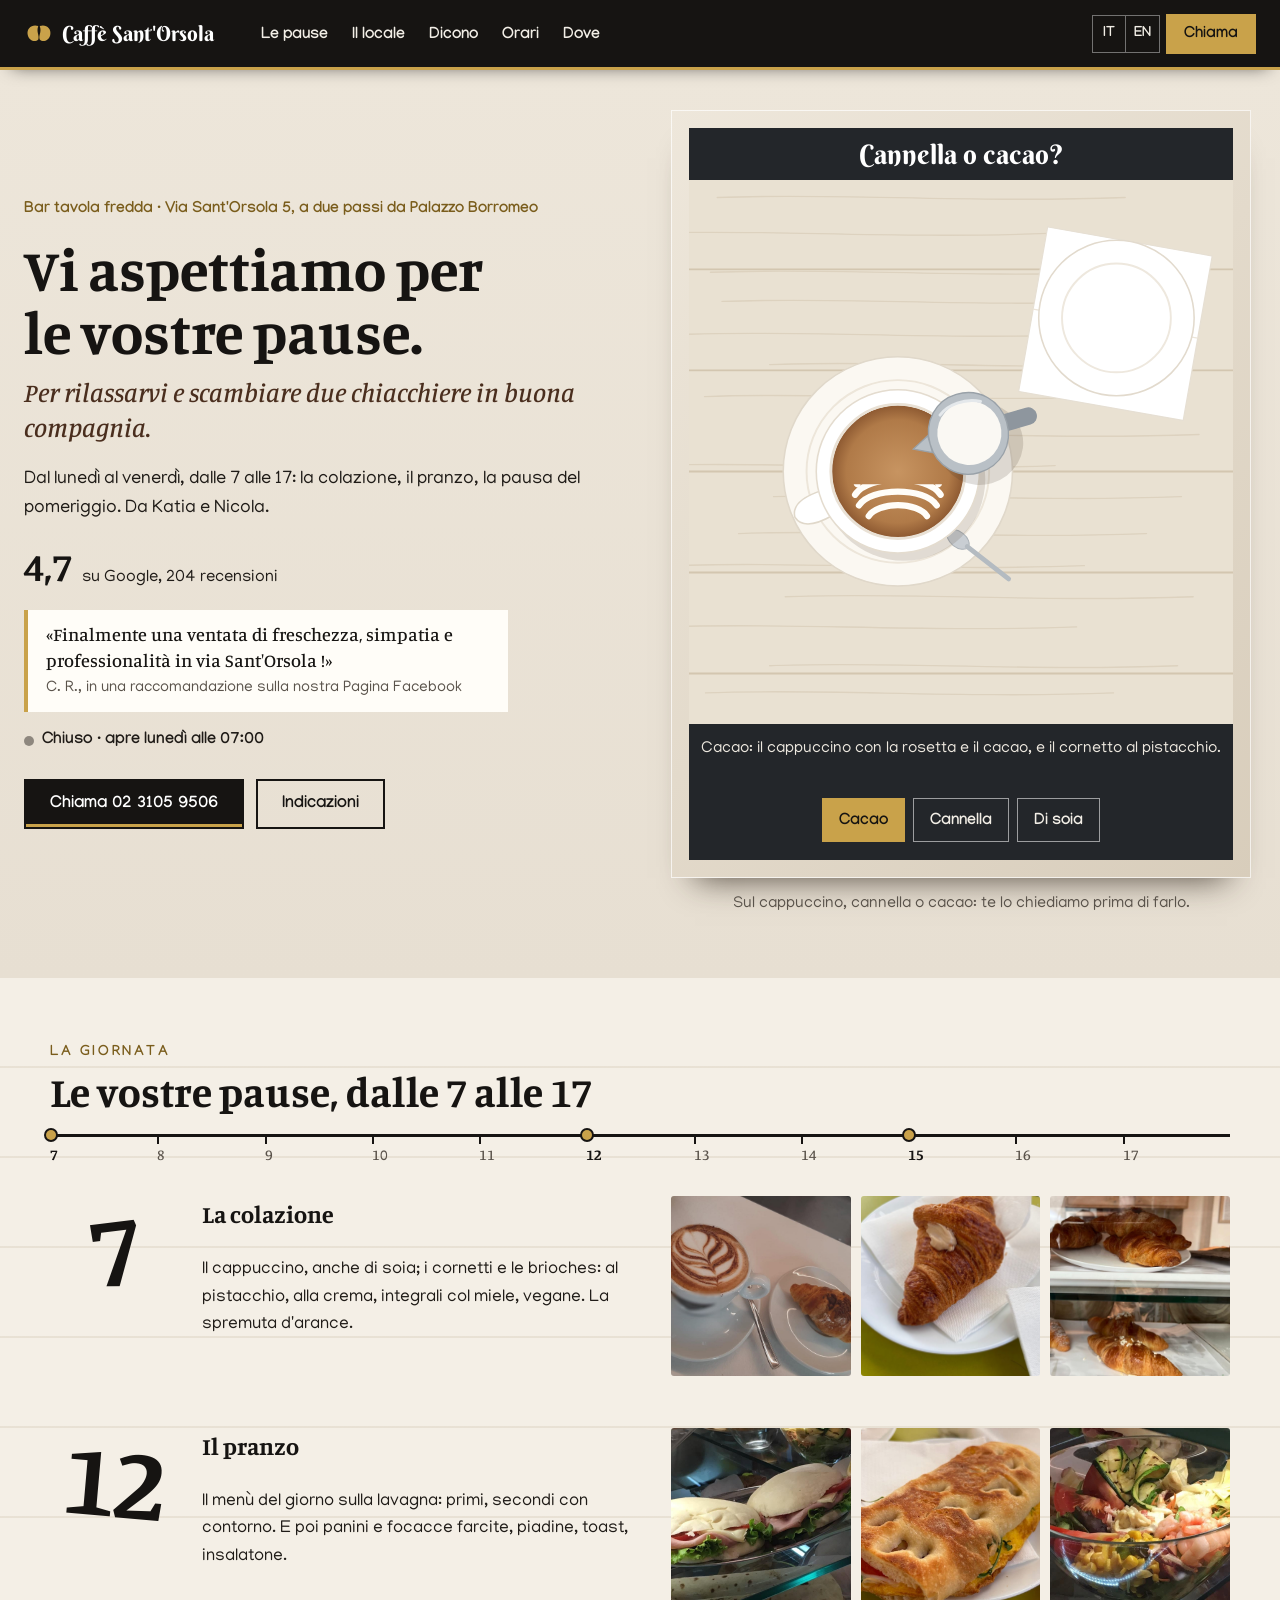
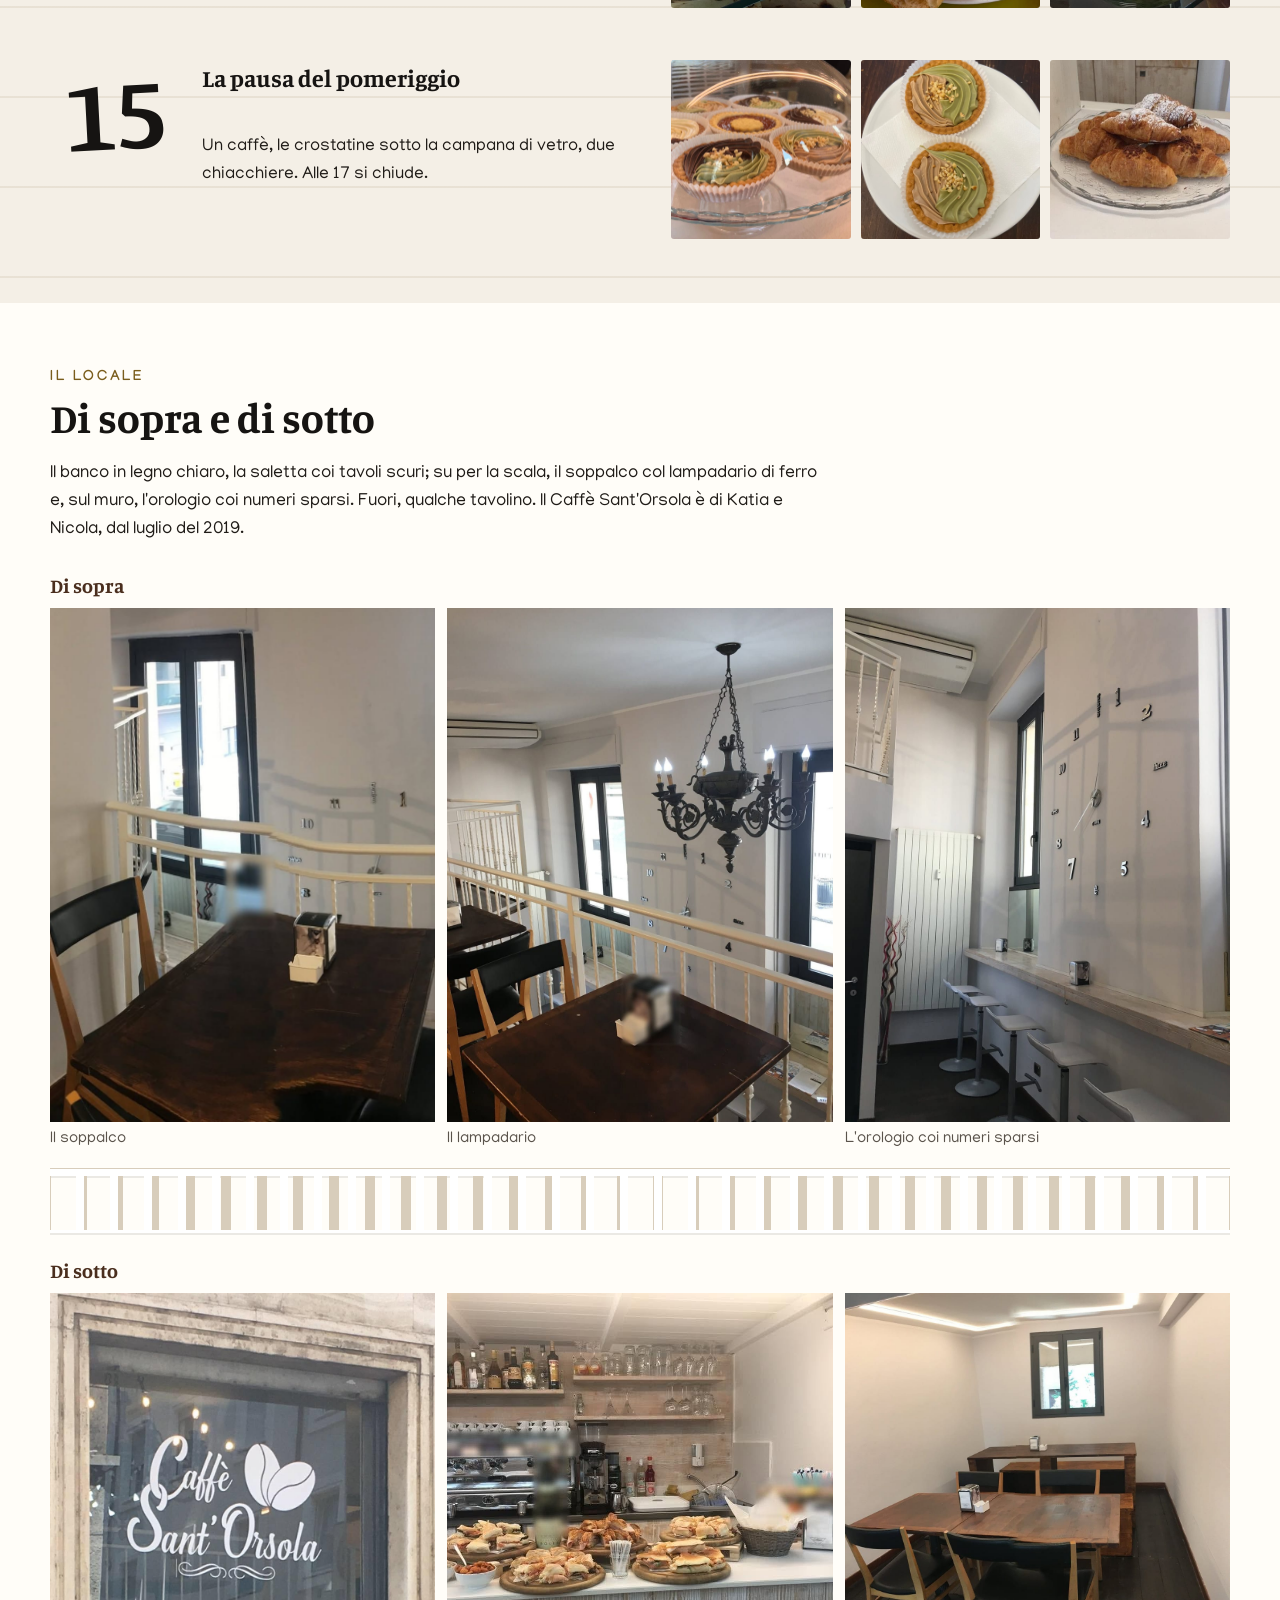
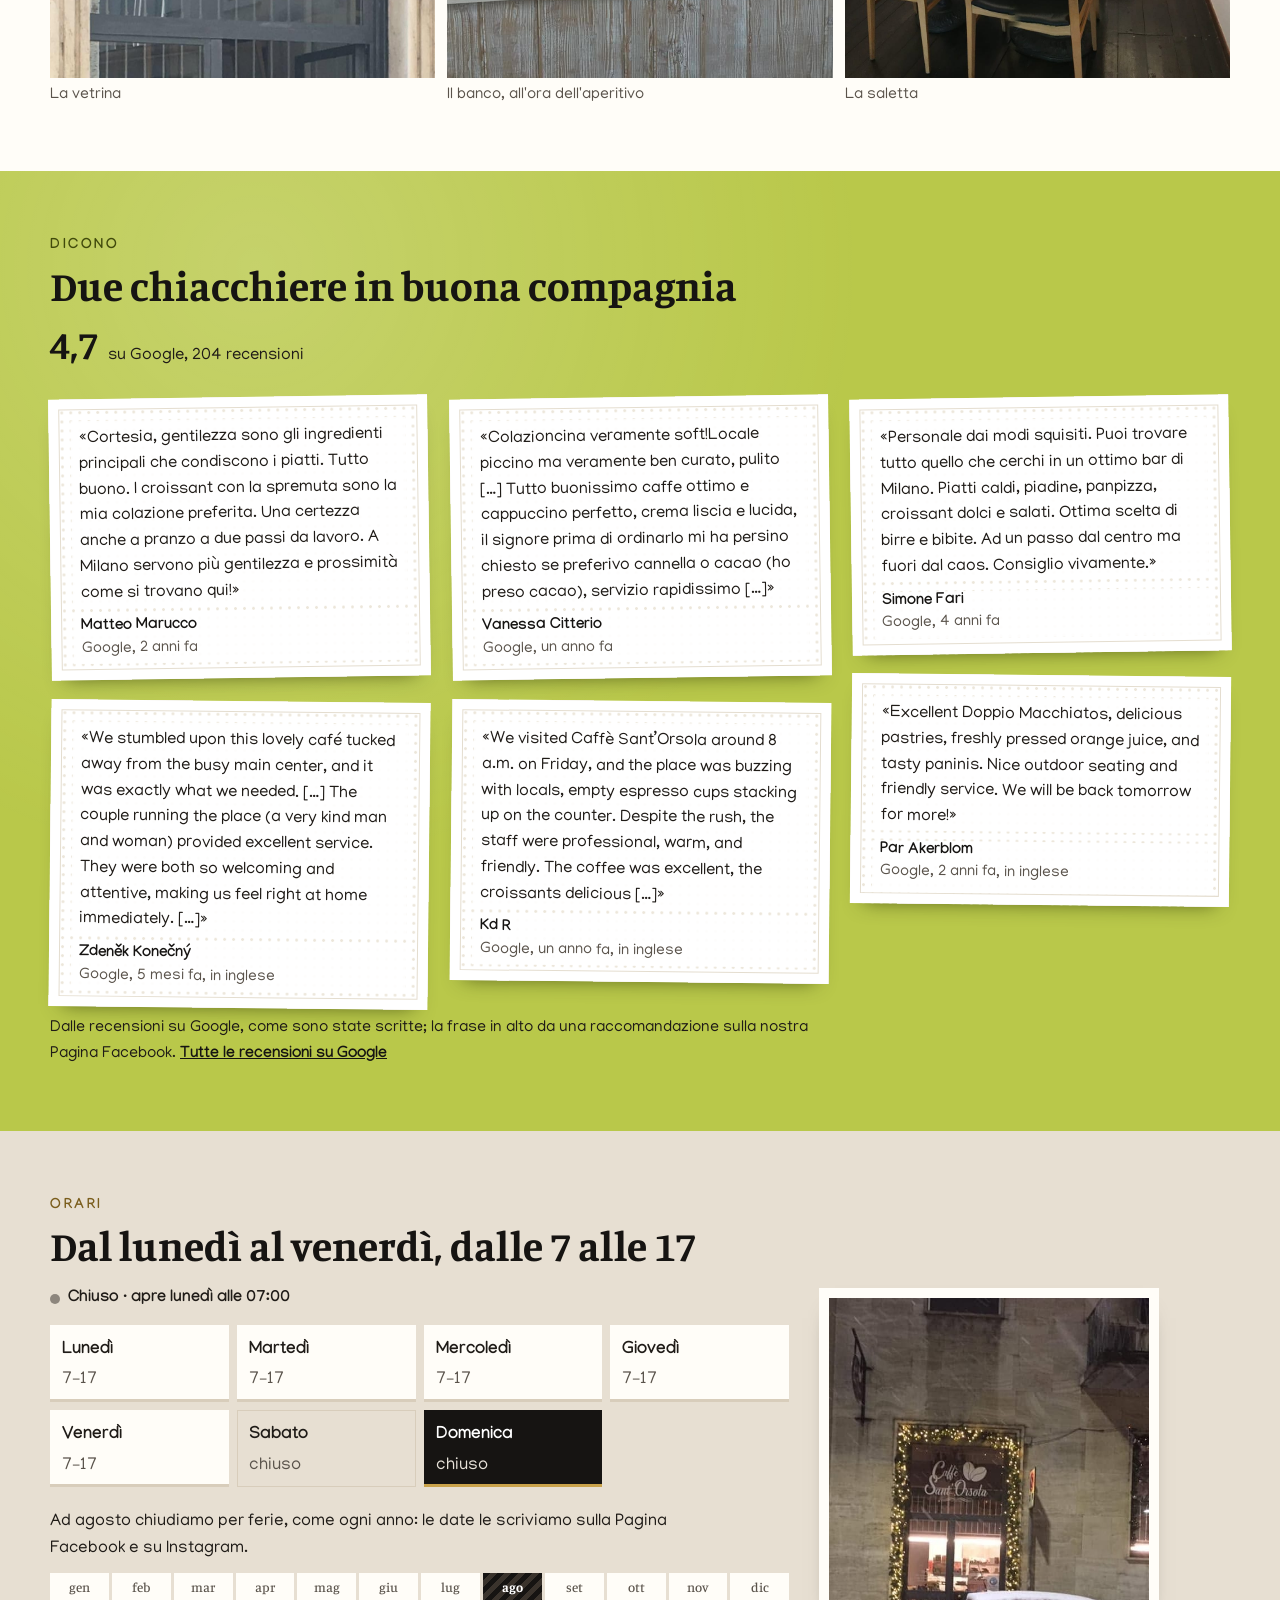
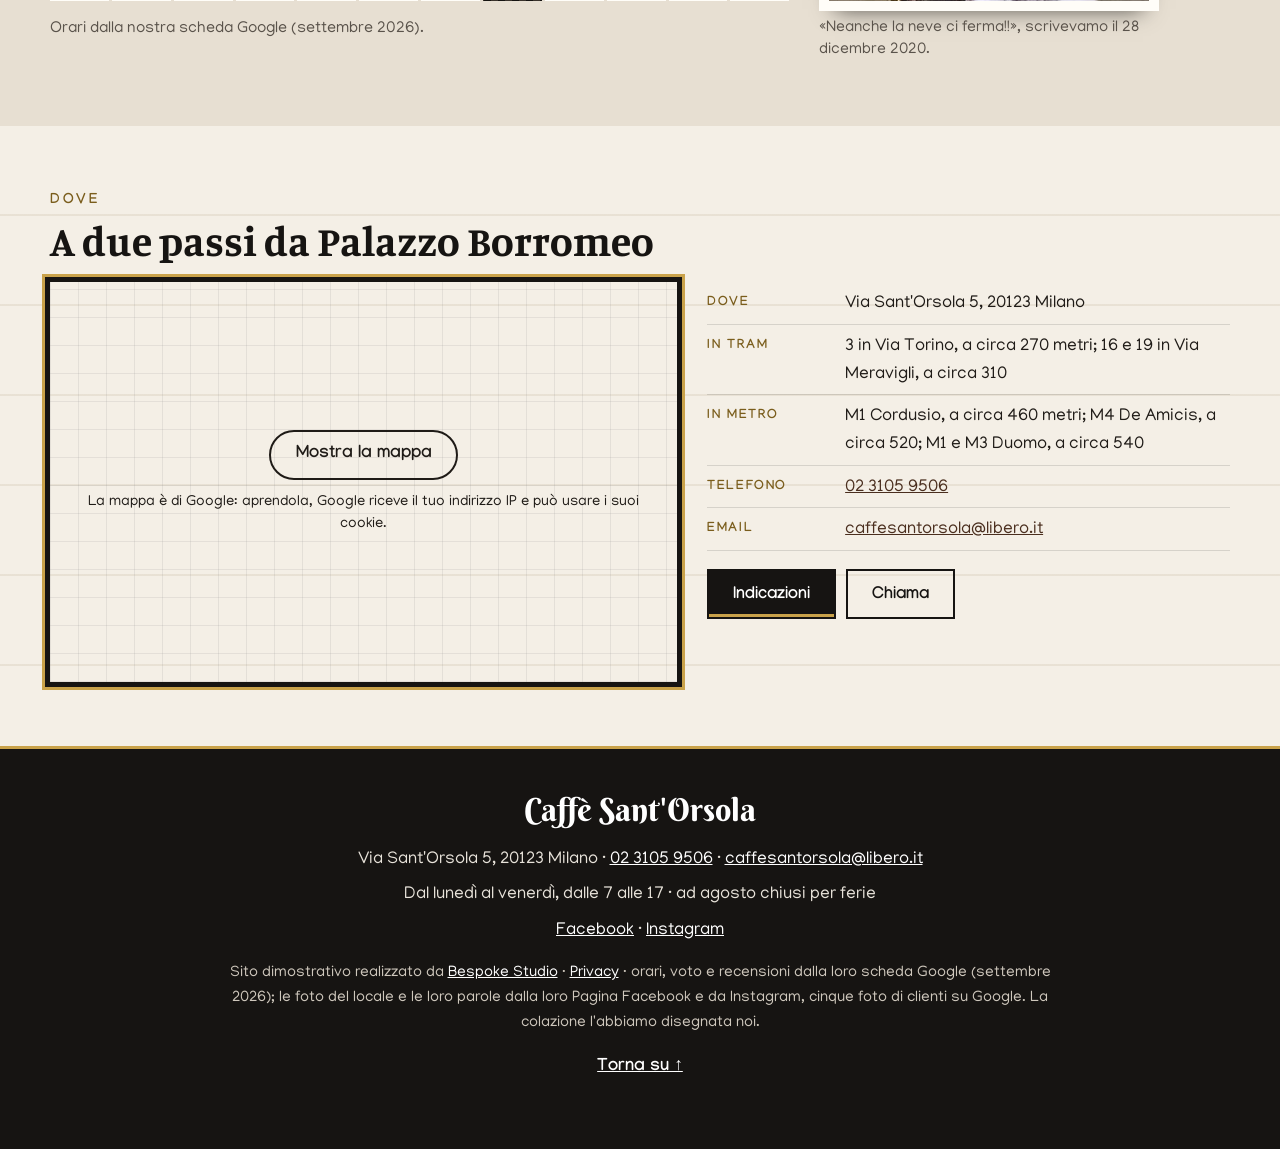
==== commit 2b779c5b: "Privacy e pulizia: caratteri sul sito, mappa al clic, informativa, noindex - caratteri copiati nel s" ====
--- a/index.html
+++ b/index.html
@@ -3,6 +3,7 @@
 <head>
 <meta charset="utf-8">
 <meta name="viewport" content="width=device-width, initial-scale=1">
+<meta name="robots" content="noindex">
 <script>(function(){var r=document.documentElement;r.classList.remove('no-js');
 /* la firma: finché main.js non parte c'è la tazza vuota; se il codice non arriva, dopo 2,5 s la colazione servita */
 try{if(!matchMedia('(prefers-reduced-motion: reduce)').matches){r.classList.add('firma-attesa');window.__attesaColazione=setTimeout(function(){r.classList.remove('firma-attesa')},2500)}}catch(e){}})()</script>
@@ -20,15 +21,54 @@
 <link rel="icon" href="img/favicon.svg" type="image/svg+xml">
 <link rel="icon" href="img/favicon-32.png" sizes="32x32" type="image/png">
 <link rel="apple-touch-icon" href="img/apple-touch-icon.png">
-<link rel="preconnect" href="https://fonts.googleapis.com">
-<link rel="preconnect" href="https://fonts.gstatic.com" crossorigin>
-<link href="https://fonts.googleapis.com/css2?family=Berkshire+Swash&amp;family=Manuale:ital,wght@0,500;0,700;1,500&amp;family=Manjari:wght@400;700&amp;display=swap" rel="stylesheet">
+<link rel="stylesheet" href="fonts/fonts.css?v=1">
 <link rel="stylesheet" href="css/styles.css?v=1">
 <script src="https://cdn.jsdelivr.net/npm/gsap@3.12.5/dist/gsap.min.js" defer></script>
 <script src="https://cdn.jsdelivr.net/npm/gsap@3.12.5/dist/ScrollTrigger.min.js" defer></script>
 <script src="js/main.js?v=1" defer></script>
 <script type="application/ld+json">
-{"@context":"https://schema.org","@type":"CafeOrCoffeeShop","name":"Caffè Sant'Orsola","description":"Bar tavola fredda in Via Sant'Orsola 5 a Milano, a due passi da Palazzo Borromeo: colazione con cappuccino e cornetti, pranzo col menù del giorno, panini, focacce e insalatone. Dal lunedì al venerdì dalle 7 alle 17.","url":"https://rotenzark.github.io/caffe-sant-orsola/","image":"https://rotenzark.github.io/caffe-sant-orsola/img/og.jpg","telephone":"+39 02 3105 9506","email":"caffesantorsola@libero.it","servesCuisine":"Italiana","address":{"@type":"PostalAddress","streetAddress":"Via Sant'Orsola 5","postalCode":"20123","addressLocality":"Milano","addressRegion":"MI","addressCountry":"IT"},"geo":{"@type":"GeoCoordinates","latitude":45.4628779,"longitude":9.1817064},"openingHoursSpecification":[{"@type":"OpeningHoursSpecification","dayOfWeek":["Monday","Tuesday","Wednesday","Thursday","Friday"],"opens":"07:00","closes":"17:00"}],"aggregateRating":{"@type":"AggregateRating","ratingValue":"4.7","reviewCount":"204","bestRating":"5"},"sameAs":["https://www.facebook.com/caffesantorsolamilano","https://www.instagram.com/caffe_santorsola/"]}
+{
+  "@context": "https://schema.org",
+  "@type": "CafeOrCoffeeShop",
+  "name": "Caffè Sant'Orsola",
+  "description": "Bar tavola fredda in Via Sant'Orsola 5 a Milano, a due passi da Palazzo Borromeo: colazione con cappuccino e cornetti, pranzo col menù del giorno, panini, focacce e insalatone. Dal lunedì al venerdì dalle 7 alle 17.",
+  "url": "https://rotenzark.github.io/caffe-sant-orsola/",
+  "image": "https://rotenzark.github.io/caffe-sant-orsola/img/og.jpg",
+  "telephone": "+39 02 3105 9506",
+  "email": "caffesantorsola@libero.it",
+  "servesCuisine": "Italiana",
+  "address": {
+    "@type": "PostalAddress",
+    "streetAddress": "Via Sant'Orsola 5",
+    "postalCode": "20123",
+    "addressLocality": "Milano",
+    "addressRegion": "MI",
+    "addressCountry": "IT"
+  },
+  "geo": {
+    "@type": "GeoCoordinates",
+    "latitude": 45.4628779,
+    "longitude": 9.1817064
+  },
+  "openingHoursSpecification": [
+    {
+      "@type": "OpeningHoursSpecification",
+      "dayOfWeek": [
+        "Monday",
+        "Tuesday",
+        "Wednesday",
+        "Thursday",
+        "Friday"
+      ],
+      "opens": "07:00",
+      "closes": "17:00"
+    }
+  ],
+  "sameAs": [
+    "https://www.facebook.com/caffesantorsolamilano",
+    "https://www.instagram.com/caffe_santorsola/"
+  ]
+}
 </script>
 </head>
 <body>
@@ -79,7 +119,7 @@
       <p class="apertura__frase" data-i18n="h.testo">Dal lunedì al venerdì, dalle 7 alle 17: la colazione, il pranzo, la pausa del pomeriggio. Da Katia e Nicola.</p>
       <p class="voto"><b class="voto__n">4,7</b> <span class="voto__su" data-i18n="h.google">su Google, 204 recensioni</span></p>
       <blockquote class="citazione">
-        <p>«Finalmente una ventata di freschezza, simpatia e professionalità in via Sant'Orsola !»</p>
+        <p lang="it">«Finalmente una ventata di freschezza, simpatia e professionalità in via Sant'Orsola !»</p>
         <footer data-i18n="h.chi">C. R., in una raccomandazione sulla nostra Pagina Facebook</footer>
       </blockquote>
       <p class="stato" id="orarioStato">Dal lunedì al venerdì, 7–17</p>
@@ -203,11 +243,11 @@
     <h2 id="diconoT" class="capitolo__titolo" data-i18n="d.titolo">Due chiacchiere in buona compagnia</h2>
     <p class="voto voto--sezione"><b class="voto__n">4,7</b> <span class="voto__su" data-i18n="d.google">su Google, 204 recensioni</span></p>
     <ul class="tovaglioli">
-      <li class="tovagliolino reveal"><p class="tovagliolino__testo">«Cortesia, gentilezza sono gli ingredienti principali che condiscono i piatti. Tutto buono. I croissant con la spremuta sono la mia colazione preferita. Una certezza anche a pranzo a due passi da lavoro. A Milano servono più gentilezza e prossimità come si trovano qui!»</p><p class="tovagliolino__chi"><b>Matteo Marucco</b> <span data-i18n="d.g2a">Google, 2 anni fa</span></p></li>
+      <li class="tovagliolino reveal"><p lang="it" class="tovagliolino__testo">«Cortesia, gentilezza sono gli ingredienti principali che condiscono i piatti. Tutto buono. I croissant con la spremuta sono la mia colazione preferita. Una certezza anche a pranzo a due passi da lavoro. A Milano servono più gentilezza e prossimità come si trovano qui!»</p><p class="tovagliolino__chi"><b>Matteo Marucco</b> <span data-i18n="d.g2a">Google, 2 anni fa</span></p></li>
       <li class="tovagliolino reveal" lang="en"><p class="tovagliolino__testo">«We stumbled upon this lovely café tucked away from the busy main center, and it was exactly what we needed. […] The couple running the place (a very kind man and woman) provided excellent service. They were both so welcoming and attentive, making us feel right at home immediately. […]»</p><p class="tovagliolino__chi"><b>Zdeněk Konečný</b> <span data-i18n="d.g5m">Google, 5 mesi fa, in inglese</span></p></li>
-      <li class="tovagliolino reveal"><p class="tovagliolino__testo">«Colazioncina veramente soft!Locale piccino ma veramente ben curato, pulito […] Tutto buonissimo caffe ottimo e cappuccino perfetto, crema liscia e lucida, il signore prima di ordinarlo mi ha persino chiesto se preferivo cannella o cacao (ho preso cacao), servizio rapidissimo […]»</p><p class="tovagliolino__chi"><b>Vanessa Citterio</b> <span data-i18n="d.g1a">Google, un anno fa</span></p></li>
+      <li class="tovagliolino reveal"><p lang="it" class="tovagliolino__testo">«Colazioncina veramente soft!Locale piccino ma veramente ben curato, pulito […] Tutto buonissimo caffe ottimo e cappuccino perfetto, crema liscia e lucida, il signore prima di ordinarlo mi ha persino chiesto se preferivo cannella o cacao (ho preso cacao), servizio rapidissimo […]»</p><p class="tovagliolino__chi"><b>Vanessa Citterio</b> <span data-i18n="d.g1a">Google, un anno fa</span></p></li>
       <li class="tovagliolino reveal" lang="en"><p class="tovagliolino__testo">«We visited Caffè Sant’Orsola around 8 a.m. on Friday, and the place was buzzing with locals, empty espresso cups stacking up on the counter. Despite the rush, the staff were professional, warm, and friendly. The coffee was excellent, the croissants delicious […]»</p><p class="tovagliolino__chi"><b>Kd R</b> <span data-i18n="d.g1ae">Google, un anno fa, in inglese</span></p></li>
-      <li class="tovagliolino reveal"><p class="tovagliolino__testo">«Personale dai modi squisiti. Puoi trovare tutto quello che cerchi in un ottimo bar di Milano. Piatti caldi, piadine, panpizza, croissant dolci e salati. Ottima scelta di birre e bibite. Ad un passo dal centro ma fuori dal caos. Consiglio vivamente.»</p><p class="tovagliolino__chi"><b>Simone Fari</b> <span data-i18n="d.g4a">Google, 4 anni fa</span></p></li>
+      <li class="tovagliolino reveal"><p lang="it" class="tovagliolino__testo">«Personale dai modi squisiti. Puoi trovare tutto quello che cerchi in un ottimo bar di Milano. Piatti caldi, piadine, panpizza, croissant dolci e salati. Ottima scelta di birre e bibite. Ad un passo dal centro ma fuori dal caos. Consiglio vivamente.»</p><p class="tovagliolino__chi"><b>Simone Fari</b> <span data-i18n="d.g4a">Google, 4 anni fa</span></p></li>
       <li class="tovagliolino reveal" lang="en"><p class="tovagliolino__testo">«Excellent Doppio Macchiatos, delicious pastries, freshly pressed orange juice, and tasty paninis. Nice outdoor seating and friendly service. We will be back tomorrow for more!»</p><p class="tovagliolino__chi"><b>Par Akerblom</b> <span data-i18n="d.g2ae">Google, 2 anni fa, in inglese</span></p></li>
     </ul>
     <p class="dicono__nota"><span data-i18n="d.nota">Dalle recensioni su Google, come sono state scritte; la frase in alto da una raccomandazione sulla nostra Pagina Facebook.</span> <a href="https://www.google.com/maps/search/?api=1&amp;query=Caff%C3%A8+Sant%27Orsola%2C+Via+Sant%27Orsola+5%2C+20123+Milano" target="_blank" rel="noopener" data-i18n="d.tutte">Tutte le recensioni su Google</a></p>
@@ -245,7 +285,7 @@
     <h2 id="doveT" class="capitolo__titolo" data-i18n="w.titolo">A due passi da Palazzo Borromeo</h2>
     <div class="dove">
       <div class="cartina reveal">
-        <iframe title="Mappa: Caffè Sant'Orsola, Via Sant'Orsola 5, Milano" data-i18n-title="w.mappa" src="https://maps.google.com/maps?q=Caff%C3%A8%20Sant%27Orsola%2C%20Via%20Sant%27Orsola%205%2C%2020123%20Milano&amp;z=16&amp;output=embed" width="600" height="400" loading="lazy" referrerpolicy="no-referrer-when-downgrade"></iframe>
+        <div class="mappa-clic" data-mappa-clic style="--mappa-h: 400px"><template><iframe title="Mappa: Caffè Sant'Orsola, Via Sant'Orsola 5, Milano" data-i18n-title="w.mappa" src="https://maps.google.com/maps?q=Caff%C3%A8%20Sant%27Orsola%2C%20Via%20Sant%27Orsola%205%2C%2020123%20Milano&amp;z=16&amp;output=embed" width="600" height="400" loading="lazy" referrerpolicy="no-referrer-when-downgrade"></iframe></template><div class="mappa-clic__velo"><a class="mappa-clic__btn" href="https://www.google.com/maps/dir/?api=1&amp;destination=Caff%C3%A8+Sant%27Orsola%2C+Via+Sant%27Orsola+5%2C+20123+Milano" target="_blank" rel="noopener">Mostra la mappa</a><p class="mappa-clic__nota">La mappa è di Google: aprendola, Google riceve il tuo indirizzo IP e può usare i suoi cookie.</p></div></div>
       </div>
       <div>
         <dl class="indirizzo">
@@ -268,7 +308,7 @@
     <p class="piede__dove">Via Sant'Orsola 5, 20123 Milano · <a href="tel:+390231059506" class="intero">02 3105 9506</a> · <a href="mailto:caffesantorsola@libero.it">caffesantorsola@libero.it</a></p>
     <p class="piede__orario" data-i18n="f2.orario">Dal lunedì al venerdì, dalle 7 alle 17 · ad agosto chiusi per ferie</p>
     <p class="piede__social"><a href="https://www.facebook.com/caffesantorsolamilano" target="_blank" rel="noopener">Facebook</a> · <a href="https://www.instagram.com/caffe_santorsola/" target="_blank" rel="noopener">Instagram</a></p>
-    <p class="piede__cred" data-i18n="f2.cred">Sito dimostrativo realizzato da <a href="https://bespokestud.io" rel="noopener">Bespoke Studio</a> · orari, voto e recensioni dalla loro scheda Google (settembre 2026); le foto del locale e le loro parole dalla loro Pagina Facebook e da Instagram, cinque foto di clienti su Google. La colazione l'abbiamo disegnata noi.</p>
+    <p class="piede__cred" data-i18n="f2.cred">Sito dimostrativo realizzato da <a href="https://bespokestud.io" rel="noopener">Bespoke Studio</a> · <a href="privacy.html">Privacy</a> · orari, voto e recensioni dalla loro scheda Google (settembre 2026); le foto del locale e le loro parole dalla loro Pagina Facebook e da Instagram, cinque foto di clienti su Google. La colazione l'abbiamo disegnata noi.</p>
     <p><a class="piede__su" href="#inizio" data-i18n="f2.su">Torna su ↑</a></p>
   </div>
 </footer>
@@ -283,5 +323,6 @@
   <img id="lightboxImg" src="" alt="">
 </div>
 
+<script src="js/mappa-clic.js?v=1" defer></script>
 </body>
 </html>
--- a/fonts/fonts.css
+++ b/fonts/fonts.css
@@ -0,0 +1,154 @@
+/* Caratteri ospitati sul sito: nessuna richiesta a Google Fonts o Fontshare (giro privacy 1/10/2026). Licenze in LICENSE.txt. */
+/* latin-ext */
+@font-face {
+  font-family: 'Berkshire Swash';
+  font-style: normal;
+  font-weight: 400;
+  font-display: swap;
+  src: url(berkshireswash-v22-ptRRTi-cavZOGqCvnNJDl5m5XmN_pM4zXX4.woff2) format('woff2');
+  unicode-range: U+0100-02BA, U+02BD-02C5, U+02C7-02CC, U+02CE-02D7, U+02DD-02FF, U+0304, U+0308, U+0329, U+1D00-1DBF, U+1E00-1E9F, U+1EF2-1EFF, U+2020, U+20A0-20AB, U+20AD-20C0, U+2113, U+2C60-2C7F, U+A720-A7FF;
+}
+/* latin */
+@font-face {
+  font-family: 'Berkshire Swash';
+  font-style: normal;
+  font-weight: 400;
+  font-display: swap;
+  src: url(berkshireswash-v22-ptRRTi-cavZOGqCvnNJDl5m5XmN_qs4z.woff2) format('woff2');
+  unicode-range: U+0000-00FF, U+0131, U+0152-0153, U+02BB-02BC, U+02C6, U+02DA, U+02DC, U+0304, U+0308, U+0329, U+2000-206F, U+20AC, U+2122, U+2191, U+2193, U+2212, U+2215, U+FEFF, U+FFFD;
+}
+/* malayalam */
+@font-face {
+  font-family: 'Manjari';
+  font-style: normal;
+  font-weight: 400;
+  font-display: swap;
+  src: url(manjari-v14-k3kQo8UPMOBO2w1UfcHoLnnA.woff2) format('woff2');
+  unicode-range: U+0307, U+0323, U+0951-0952, U+0964-0965, U+0D00-0D7F, U+1CDA, U+1CF2, U+200C-200D, U+20B9, U+25CC, U+A830-A832;
+}
+/* latin-ext */
+@font-face {
+  font-family: 'Manjari';
+  font-style: normal;
+  font-weight: 400;
+  font-display: swap;
+  src: url(manjari-v14-k3kQo8UPMOBO2w1UfdfoLnnA.woff2) format('woff2');
+  unicode-range: U+0100-02BA, U+02BD-02C5, U+02C7-02CC, U+02CE-02D7, U+02DD-02FF, U+0304, U+0308, U+0329, U+1D00-1DBF, U+1E00-1E9F, U+1EF2-1EFF, U+2020, U+20A0-20AB, U+20AD-20C0, U+2113, U+2C60-2C7F, U+A720-A7FF;
+}
+/* latin */
+@font-face {
+  font-family: 'Manjari';
+  font-style: normal;
+  font-weight: 400;
+  font-display: swap;
+  src: url(manjari-v14-k3kQo8UPMOBO2w1UfdnoLg.woff2) format('woff2');
+  unicode-range: U+0000-00FF, U+0131, U+0152-0153, U+02BB-02BC, U+02C6, U+02DA, U+02DC, U+0304, U+0308, U+0329, U+2000-206F, U+20AC, U+2122, U+2191, U+2193, U+2212, U+2215, U+FEFF, U+FFFD;
+}
+/* malayalam */
+@font-face {
+  font-family: 'Manjari';
+  font-style: normal;
+  font-weight: 700;
+  font-display: swap;
+  src: url(manjari-v14-k3kVo8UPMOBO2w1UdWLNO17hLJqM.woff2) format('woff2');
+  unicode-range: U+0307, U+0323, U+0951-0952, U+0964-0965, U+0D00-0D7F, U+1CDA, U+1CF2, U+200C-200D, U+20B9, U+25CC, U+A830-A832;
+}
+/* latin-ext */
+@font-face {
+  font-family: 'Manjari';
+  font-style: normal;
+  font-weight: 700;
+  font-display: swap;
+  src: url(manjari-v14-k3kVo8UPMOBO2w1UdWLNO0jhLJqM.woff2) format('woff2');
+  unicode-range: U+0100-02BA, U+02BD-02C5, U+02C7-02CC, U+02CE-02D7, U+02DD-02FF, U+0304, U+0308, U+0329, U+1D00-1DBF, U+1E00-1E9F, U+1EF2-1EFF, U+2020, U+20A0-20AB, U+20AD-20C0, U+2113, U+2C60-2C7F, U+A720-A7FF;
+}
+/* latin */
+@font-face {
+  font-family: 'Manjari';
+  font-style: normal;
+  font-weight: 700;
+  font-display: swap;
+  src: url(manjari-v14-k3kVo8UPMOBO2w1UdWLNO0bhLA.woff2) format('woff2');
+  unicode-range: U+0000-00FF, U+0131, U+0152-0153, U+02BB-02BC, U+02C6, U+02DA, U+02DC, U+0304, U+0308, U+0329, U+2000-206F, U+20AC, U+2122, U+2191, U+2193, U+2212, U+2215, U+FEFF, U+FFFD;
+}
+/* vietnamese */
+@font-face {
+  font-family: 'Manuale';
+  font-style: italic;
+  font-weight: 500;
+  font-display: swap;
+  src: url(manuale-v31-f0Xn0eas_8Z-TFZdNPTUzMkzITq8fvQsOGZA7zxXIFHY.woff2) format('woff2');
+  unicode-range: U+0102-0103, U+0110-0111, U+0128-0129, U+0168-0169, U+01A0-01A1, U+01AF-01B0, U+0300-0301, U+0303-0304, U+0308-0309, U+0323, U+0329, U+1EA0-1EF9, U+20AB;
+}
+/* latin-ext */
+@font-face {
+  font-family: 'Manuale';
+  font-style: italic;
+  font-weight: 500;
+  font-display: swap;
+  src: url(manuale-v31-f0Xn0eas_8Z-TFZdNPTUzMkzITq8fvQsOGZA7z1XIFHY.woff2) format('woff2');
+  unicode-range: U+0100-02BA, U+02BD-02C5, U+02C7-02CC, U+02CE-02D7, U+02DD-02FF, U+0304, U+0308, U+0329, U+1D00-1DBF, U+1E00-1E9F, U+1EF2-1EFF, U+2020, U+20A0-20AB, U+20AD-20C0, U+2113, U+2C60-2C7F, U+A720-A7FF;
+}
+/* latin */
+@font-face {
+  font-family: 'Manuale';
+  font-style: italic;
+  font-weight: 500;
+  font-display: swap;
+  src: url(manuale-v31-f0Xn0eas_8Z-TFZdNPTUzMkzITq8fvQsOGZA7zNXIA.woff2) format('woff2');
+  unicode-range: U+0000-00FF, U+0131, U+0152-0153, U+02BB-02BC, U+02C6, U+02DA, U+02DC, U+0304, U+0308, U+0329, U+2000-206F, U+20AC, U+2122, U+2191, U+2193, U+2212, U+2215, U+FEFF, U+FFFD;
+}
+/* vietnamese */
+@font-face {
+  font-family: 'Manuale';
+  font-style: normal;
+  font-weight: 500;
+  font-display: swap;
+  src: url(manuale-v31-f0X20eas_8Z-TFZdNP7OwvnG.woff2) format('woff2');
+  unicode-range: U+0102-0103, U+0110-0111, U+0128-0129, U+0168-0169, U+01A0-01A1, U+01AF-01B0, U+0300-0301, U+0303-0304, U+0308-0309, U+0323, U+0329, U+1EA0-1EF9, U+20AB;
+}
+/* latin-ext */
+@font-face {
+  font-family: 'Manuale';
+  font-style: normal;
+  font-weight: 500;
+  font-display: swap;
+  src: url(manuale-v31-f0X20eas_8Z-TFZdNP_OwvnG.woff2) format('woff2');
+  unicode-range: U+0100-02BA, U+02BD-02C5, U+02C7-02CC, U+02CE-02D7, U+02DD-02FF, U+0304, U+0308, U+0329, U+1D00-1DBF, U+1E00-1E9F, U+1EF2-1EFF, U+2020, U+20A0-20AB, U+20AD-20C0, U+2113, U+2C60-2C7F, U+A720-A7FF;
+}
+/* latin */
+@font-face {
+  font-family: 'Manuale';
+  font-style: normal;
+  font-weight: 500;
+  font-display: swap;
+  src: url(manuale-v31-f0X20eas_8Z-TFZdNPHOwg.woff2) format('woff2');
+  unicode-range: U+0000-00FF, U+0131, U+0152-0153, U+02BB-02BC, U+02C6, U+02DA, U+02DC, U+0304, U+0308, U+0329, U+2000-206F, U+20AC, U+2122, U+2191, U+2193, U+2212, U+2215, U+FEFF, U+FFFD;
+}
+/* vietnamese */
+@font-face {
+  font-family: 'Manuale';
+  font-style: normal;
+  font-weight: 700;
+  font-display: swap;
+  src: url(manuale-v31-f0X20eas_8Z-TFZdNP7OwvnG.woff2) format('woff2');
+  unicode-range: U+0102-0103, U+0110-0111, U+0128-0129, U+0168-0169, U+01A0-01A1, U+01AF-01B0, U+0300-0301, U+0303-0304, U+0308-0309, U+0323, U+0329, U+1EA0-1EF9, U+20AB;
+}
+/* latin-ext */
+@font-face {
+  font-family: 'Manuale';
+  font-style: normal;
+  font-weight: 700;
+  font-display: swap;
+  src: url(manuale-v31-f0X20eas_8Z-TFZdNP_OwvnG.woff2) format('woff2');
+  unicode-range: U+0100-02BA, U+02BD-02C5, U+02C7-02CC, U+02CE-02D7, U+02DD-02FF, U+0304, U+0308, U+0329, U+1D00-1DBF, U+1E00-1E9F, U+1EF2-1EFF, U+2020, U+20A0-20AB, U+20AD-20C0, U+2113, U+2C60-2C7F, U+A720-A7FF;
+}
+/* latin */
+@font-face {
+  font-family: 'Manuale';
+  font-style: normal;
+  font-weight: 700;
+  font-display: swap;
+  src: url(manuale-v31-f0X20eas_8Z-TFZdNPHOwg.woff2) format('woff2');
+  unicode-range: U+0000-00FF, U+0131, U+0152-0153, U+02BB-02BC, U+02C6, U+02DA, U+02DC, U+0304, U+0308, U+0329, U+2000-206F, U+20AC, U+2122, U+2191, U+2193, U+2212, U+2215, U+FEFF, U+FFFD;
+}
--- a/css/styles.css
+++ b/css/styles.css
@@ -295,3 +295,12 @@
 .firma-attesa .polvere[data-m="0"] { transform: translate(215px, 300px) scale(0); }
 .firma-attesa .cornetto[data-m="0"] { transform: translate(210px, -24px) translate(440px, 142px) rotate(26deg) translate(-440px, -142px); opacity: 0; }
 /*/COLAZIONE*/
+
+/*MAPPACLIC*/
+/* la mappa Google si carica solo al clic (giro privacy 1/10/2026) */
+.mappa-clic { display: flex; align-items: center; justify-content: center; width: 100%; height: 100%; min-height: var(--mappa-h, 320px); box-sizing: border-box; padding: 24px; text-align: center; background: repeating-linear-gradient(0deg, rgba(127, 127, 127, 0.14) 0 1px, transparent 1px 28px), repeating-linear-gradient(90deg, rgba(127, 127, 127, 0.14) 0 1px, transparent 1px 28px); }
+.mappa-clic__velo { display: flex; flex-direction: column; align-items: center; gap: 12px; max-width: 32em; }
+.mappa-clic__btn { display: inline-block; padding: 0.75em 1.4em; border: 2px solid currentColor; border-radius: 999px; color: inherit; font: inherit; font-weight: 600; line-height: 1.2; text-decoration: none; background: transparent; cursor: pointer; }
+.mappa-clic__btn:hover, .mappa-clic__btn:focus-visible { text-decoration: underline; }
+.mappa-clic__nota { margin: 0; font-size: 0.85em; line-height: 1.45; }
+/*/MAPPACLIC*/
